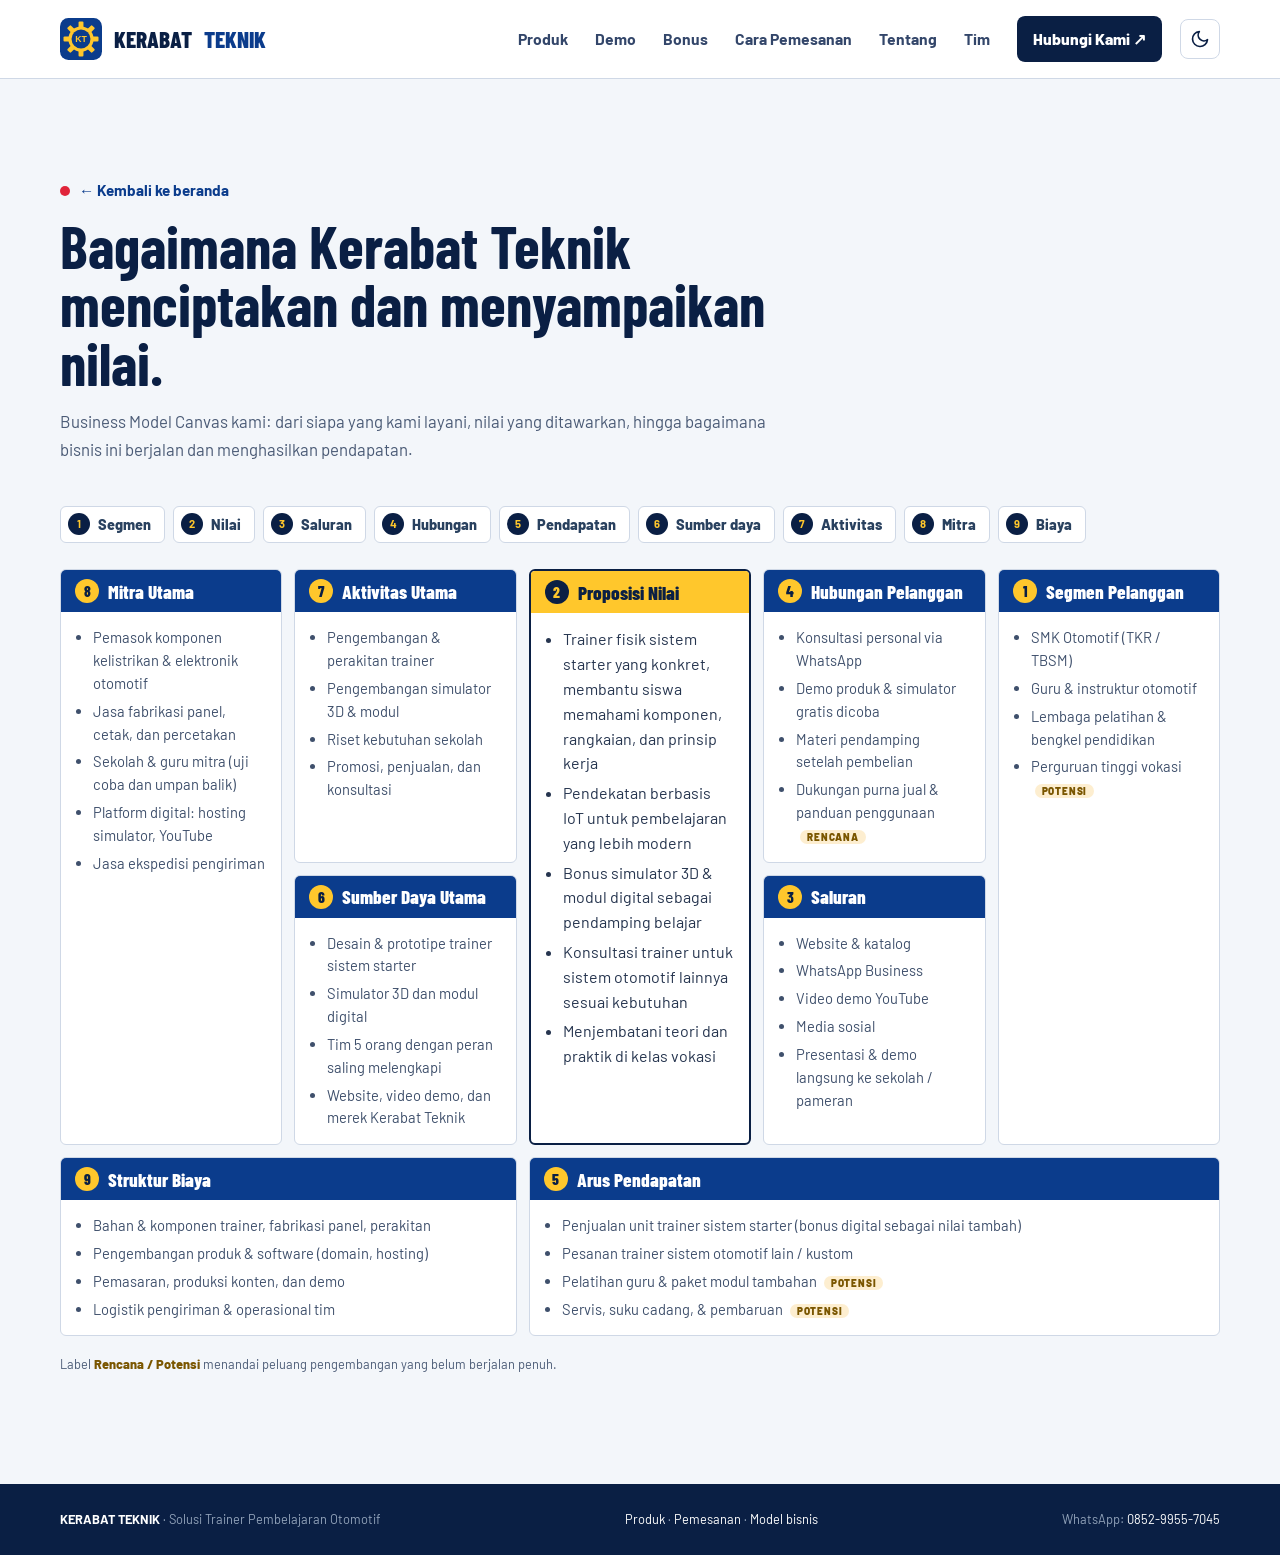
==== bmc.html @ 4dd4ae59 "Add files via upload" ====
<!doctype html>
<html lang="id">
<head>
<meta charset="utf-8"><meta name="viewport" content="width=device-width, initial-scale=1"><script>(function(){try{var t=localStorage.getItem('kt-theme')}catch(e){}if(!t)t=matchMedia('(prefers-color-scheme:dark)').matches?'dark':'light';document.documentElement.dataset.theme=t}())</script>
<title>Model Bisnis — Kerabat Teknik</title>
<meta name="description" content="Kerabat Teknik adalah bisnis penyedia dan pengembang trainer pembelajaran otomotif untuk sekolah, lembaga pendidikan, guru, dan instruktur. Kenali Trainer Sistem Starter berbasis IoT dan solusi trainer lainnya.">
<meta name="theme-color" content="#0b3c8c">
<meta property="og:type" content="website"><meta property="og:locale" content="id_ID"><meta property="og:title" content="Kerabat Teknik — Trainer Pembelajaran Otomotif"><meta property="og:description" content="Trainer Sistem Starter berbasis IoT untuk SMK, guru, dan lembaga pelatihan. Lengkap dengan aplikasi tablet dan simulator 3D."><meta property="og:image" content="images/og-image.jpg"><meta name="twitter:card" content="summary_large_image">
<link rel="apple-touch-icon" href="images/apple-touch-icon.png">
<link rel="icon" href="images/logo-kerabat-teknik.svg" type="image/svg+xml">
<link rel="preconnect" href="https://fonts.googleapis.com"><link rel="preconnect" href="https://fonts.gstatic.com" crossorigin>
<link href="https://fonts.googleapis.com/css2?family=Barlow:wght@400;500;600;700&family=Barlow+Condensed:wght@600;700;800&display=swap" rel="stylesheet">
<style>
:root{--ink:#091426;--ink2:#10233e;--blue:#2563eb;--cyan:#38bdf8;--gold:#f7bd45;--paper:#f5f8fc;--white:#fff;--muted:#a8b5c8;--line:rgba(255,255,255,.12);--shadow:0 24px 70px rgba(4,16,35,.18)}
*{box-sizing:border-box}
html{scroll-behavior:smooth;scroll-padding-top:88px}
body{margin:0;font-family:'Barlow',sans-serif;color:#17243a;background:var(--paper);line-height:1.65}
a{text-decoration:none;color:inherit}
img{display:block;max-width:100%}
.container{width:min(1160px,calc(100% - 44px));margin:auto}
.eyebrow{display:inline-flex;align-items:center;gap:9px;font-size:.76rem;font-weight:800;letter-spacing:.14em;text-transform:uppercase;color:#2563eb}
.eyebrow:before{content:'';width:25px;height:2px;background:var(--gold)}
.section{padding:100px 0}
.section-head{max-width:680px;margin-bottom:42px}
.section-head h2{font:800 clamp(2rem,4vw,3.25rem)/1.12 'Barlow Condensed',sans-serif;letter-spacing:-.045em;margin:13px 0 15px;color:var(--ink)}
.section-head p{color:#65748a;font-size:1.05rem;margin:0}
.btn{display:inline-flex;align-items:center;justify-content:center;gap:10px;padding:14px 21px;border-radius:12px;font-weight:800;font-size:.93rem;transition:.25s;border:1px solid transparent}
.btn:hover{transform:translateY(-3px)}
.btn-primary{background:var(--gold);color:#17243a;box-shadow:0 12px 28px rgba(247,189,69,.24)}
.btn-dark{background:var(--ink);color:#fff}
.btn-outline{border-color:rgba(255,255,255,.25);color:#fff}
.btn-light{background:#fff;color:var(--ink)}
.nav{position:sticky;top:0;z-index:20;background:rgba(8,20,38,.92);backdrop-filter:blur(16px);border-bottom:1px solid rgba(255,255,255,.08)}
.nav-in{height:78px;display:flex;align-items:center;justify-content:space-between}
.brand{display:flex;align-items:center;gap:12px;color:#fff;font:800 1.12rem 'Barlow Condensed'}
.brand img{width:42px;height:42px;object-fit:contain}
.brand span{color:var(--gold)}
.navlinks{display:flex;align-items:center;gap:27px;color:#d8e2f0;font-size:.88rem;font-weight:700}
.navlinks a:hover{color:var(--gold)}
.nav-cta{padding:10px 16px;border-radius:9px;background:var(--gold);color:var(--ink);font-weight:800}
.menu{display:none;background:none;border:0;color:#fff;font-size:27px}
.hero{position:relative;overflow:hidden;background:radial-gradient(circle at 75% 40%,rgba(37,99,235,.27),transparent 34%),linear-gradient(130deg,#071326 0%,#0b1c34 60%,#102c50 100%);color:#fff;padding:86px 0 94px}
.hero:after{content:'';position:absolute;inset:0;opacity:.13;background-image:linear-gradient(rgba(255,255,255,.14) 1px,transparent 1px),linear-gradient(90deg,rgba(255,255,255,.14) 1px,transparent 1px);background-size:48px 48px;mask-image:linear-gradient(90deg,black,transparent)}
.hero-grid{position:relative;z-index:1;display:grid;grid-template-columns:1.04fr .96fr;align-items:center;gap:55px}
.hero .eyebrow{color:#7dd3fc}
.hero h1{font:800 clamp(2.65rem,5.6vw,5rem)/1.04 'Barlow Condensed',sans-serif;letter-spacing:-.06em;margin:22px 0}
.hero h1 span{color:var(--gold)}
.hero-copy>p{color:#b8c6d9;font-size:1.1rem;max-width:560px;margin:0 0 30px}
.hero-actions{display:flex;gap:12px;flex-wrap:wrap}
.hero-note{display:flex;align-items:center;gap:12px;color:#a9bad0;font-size:.83rem;margin-top:27px}
.hero-note b{color:#fff}
.hero-visual{position:relative}
.proof{background:#fff;border-bottom:1px solid #e6ebf2}
.proof-grid{display:grid;grid-template-columns:repeat(3,1fr);padding:24px 0}
.proof-item{display:flex;align-items:center;justify-content:center;gap:13px;padding:6px 18px;border-right:1px solid #e6ebf2}
.proof-item:last-child{border:0}
.proof-icon{width:42px;height:42px;border-radius:12px;background:#edf4ff;color:#2563eb;display:grid;place-items:center;font-size:1.2rem}
.proof-item b{display:block;color:var(--ink);font-size:.9rem}
.proof-item small{color:#77859a;font-size:.75rem}
.product-grid{display:grid;grid-template-columns:.95fr 1.05fr;gap:60px;align-items:center}
.product-image{border-radius:24px;overflow:hidden;box-shadow:var(--shadow);background:#dce5ef}
.product-image img{width:100%;height:510px;object-fit:cover;object-position:center}
.product-copy h2{font:800 clamp(2rem,4vw,3.1rem)/1.12 'Barlow Condensed';color:var(--ink);letter-spacing:-.045em;margin:14px 0}
.product-copy>p{color:#66758b;font-size:1.02rem}
.features{display:grid;grid-template-columns:1fr 1fr;gap:15px;margin:28px 0}
.feature{padding:17px;border:1px solid #e3eaf3;background:#fff;border-radius:15px}
.feature b{display:block;color:var(--ink);font-size:.9rem;margin:7px 0 3px}
.feature small{color:#748298;font-size:.78rem;line-height:1.5;display:block}
.benefits{background:#eaf0f8}
.benefit-grid{display:grid;grid-template-columns:repeat(3,1fr);gap:19px}
.benefit{background:#fff;border:1px solid #e0e8f2;border-radius:18px;padding:26px;box-shadow:0 12px 30px rgba(15,35,65,.04)}
.benefit h3{font:800 1.12rem 'Barlow Condensed';color:var(--ink);margin:17px 0 8px}
.benefit p{font-size:.9rem;color:#6c7a90;margin:0}
.business-catalog{background:#fff}
.catalog-grid{display:grid;grid-template-columns:repeat(3,1fr);gap:18px}
.catalog-card{border:1px solid #e2eaf4;border-radius:20px;padding:28px;background:#f9fbfe;min-height:290px;transition:.25s}
.catalog-card:hover{transform:translateY(-5px);box-shadow:0 18px 42px rgba(16,36,67,.09)}
.catalog-card.featured{background:linear-gradient(145deg,#0d2340,#174778);color:#fff;border-color:#174778}
.catalog-tag{font-size:.7rem;text-transform:uppercase;letter-spacing:.12em;font-weight:900;color:#2563eb}
.featured .catalog-tag{color:#ffd77e}
.catalog-card h3{font:800 1.25rem 'Barlow Condensed';margin:10px 0;color:var(--ink)}
.catalog-card.featured h3{color:#fff}
.catalog-card p{font-size:.9rem;color:#6c7a90;margin:0 0 22px}
.catalog-card.featured p{color:#c2d2e5}
.catalog-link{display:inline-flex;gap:9px;align-items:center;font-weight:800;font-size:.86rem;color:#2563eb}
.featured .catalog-link{color:#ffd77e}
.about-business{background:#edf3fa}
.about-grid{display:grid;grid-template-columns:.9fr 1.1fr;gap:70px;align-items:start}
.about-grid h2{font:800 clamp(2rem,4vw,3.1rem)/1.12 'Barlow Condensed';color:var(--ink);letter-spacing:-.045em;margin:14px 0}
.about-copy p{color:#64748b;margin:0 0 16px;font-size:1rem}
.about-pills{display:flex;gap:9px;flex-wrap:wrap;margin-top:24px}
.about-pills span{background:#fff;border:1px solid #dce6f1;border-radius:30px;padding:8px 13px;font-size:.78rem;font-weight:800;color:#29415f}
.demo{background:var(--ink);color:#fff;position:relative;overflow:hidden}
.demo .section-head h2{color:#fff}
.demo .section-head p{color:#a9bad0}
.demo .eyebrow{color:#7dd3fc}
.demo-grid{display:grid;grid-template-columns:1.2fr .8fr;gap:30px;align-items:center}
.youtube{position:relative;aspect-ratio:16/9;background:#020812;border-radius:20px;overflow:hidden;border:1px solid rgba(255,255,255,.16);box-shadow:0 25px 65px rgba(0,0,0,.25)}
.youtube img{width:100%;height:100%;object-fit:cover;opacity:.86}
.youtube:after{content:'';position:absolute;inset:0;background:linear-gradient(0deg,rgba(3,10,20,.55),transparent 55%);pointer-events:none}
.play{position:absolute;z-index:2;left:50%;top:50%;transform:translate(-50%,-50%);width:76px;height:76px;border:0;border-radius:50%;background:#ff0033;color:#fff;font-size:28px;cursor:pointer;box-shadow:0 10px 30px rgba(0,0,0,.3);transition:.2s}
.play:hover{transform:translate(-50%,-50%) scale(1.1)}
.youtube iframe{position:absolute;inset:0;width:100%;height:100%;border:0}
.demo-copy h3{font:800 1.45rem 'Barlow Condensed';margin:0 0 12px}
.demo-copy p{color:#a9bad0;font-size:.94rem}
.demo-copy .btn{margin-top:12px}
.demo-points{display:grid;gap:12px;margin-top:22px}
.demo-point{display:flex;gap:11px;align-items:center;color:#dce7f5;font-size:.88rem}
.check{width:24px;height:24px;border-radius:50%;display:grid;place-items:center;background:rgba(56,189,248,.16);color:#7dd3fc;flex:none}
.bonus-grid{display:grid;grid-template-columns:1fr 1fr;gap:20px}
.bonus-card{border-radius:20px;padding:30px;position:relative;overflow:hidden;background:linear-gradient(140deg,#102747,#0b1a30);color:#fff;min-height:260px}
.bonus-card.alt{background:linear-gradient(140deg,#1c3d70,#14284a)}
.bonus-label{display:inline-block;background:rgba(247,189,69,.16);color:#ffd77e;border:1px solid rgba(247,189,69,.28);padding:6px 11px;border-radius:30px;font-size:.7rem;font-weight:900;letter-spacing:.12em;text-transform:uppercase}
.bonus-card h3{font:800 1.55rem 'Barlow Condensed';margin:17px 0 8px}
.bonus-card p{color:#b7c6d9;font-size:.9rem;max-width:430px}
.bonus-card .btn{margin-top:13px}
.bonus-symbol{position:absolute;right:25px;top:22px;font-size:4rem;opacity:.14}
.team{background:#fff}
.team-grid{display:grid;grid-template-columns:repeat(5,1fr);gap:15px}
.person{border:1px solid #e5ebf3;border-radius:17px;overflow:hidden;background:#fff;transition:.25s}
.person:hover{transform:translateY(-6px);box-shadow:0 20px 42px rgba(16,36,67,.1)}
.person img{width:100%;height:220px;object-fit:cover;object-position:center top;background:#e9eff6}
.person-info{padding:17px}
.person h3{font:800 .98rem 'Barlow Condensed';color:var(--ink);margin:0 0 6px}
.person p{font-size:.76rem;color:#6f7d91;margin:0;line-height:1.5}
.contact{background:linear-gradient(120deg,#0a1a31,#12345b);color:#fff}
.contact-box{display:flex;align-items:center;justify-content:space-between;gap:30px}
.contact h2{font:800 clamp(2rem,4vw,3.1rem)/1.12 'Barlow Condensed';letter-spacing:-.04em;margin:12px 0}
.contact p{color:#b6c6da;max-width:600px;margin:0}
.contact .eyebrow{color:#7dd3fc}
.contact-actions{display:flex;gap:12px;flex-wrap:wrap;flex:none}
.footer{background:#06101f;color:#91a2b9;padding:25px 0;font-size:.8rem}
.footer-in{display:flex;justify-content:space-between;gap:20px;align-items:center}
.footer b{color:#fff}
.bmc{background:#fff}
.bmc-flow{display:flex;flex-wrap:wrap;gap:8px;margin:0 0 26px;padding:0;list-style:none}
.bmc-flow li{display:flex;align-items:center;gap:8px;background:#edf3fa;border-radius:30px;padding:6px 13px 6px 7px;font-size:.76rem;font-weight:800;color:#29415f}
.bmc-flow li b{width:22px;height:22px;border-radius:50%;background:var(--ink);color:var(--gold);display:grid;place-items:center;font-size:.7rem}
.bmc-grid{display:grid;grid-template-columns:repeat(5,1fr);grid-template-rows:auto auto auto;gap:12px}
.bmc-box{border:1px solid #e0e8f2;border-radius:16px;padding:18px;background:#f9fbfe}
.bmc-box h3{display:flex;align-items:center;gap:9px;font:800 .92rem 'Barlow Condensed';color:var(--ink);margin:0 0 11px}
.bmc-box h3 i{font-style:normal;width:24px;height:24px;flex:none;border-radius:50%;background:var(--ink);color:var(--gold);display:grid;place-items:center;font-size:.72rem}
.bmc-box ul{margin:0;padding-left:17px;font-size:.82rem;color:#5d6c82;line-height:1.55}
.bmc-box li{margin-bottom:5px}
.bmc-box em{font-style:normal;font-size:.62rem;font-weight:900;letter-spacing:.08em;text-transform:uppercase;background:rgba(247,189,69,.25);color:#7a5600;border-radius:20px;padding:1px 7px;margin-left:4px;white-space:nowrap}
.bmc-value{background:linear-gradient(145deg,#0d2340,#174778);border-color:#174778}
.bmc-value h3{color:#fff}
.bmc-value ul{color:#c9d8ea}
.bmc-value em{background:rgba(247,189,69,.2);color:#ffd77e}
.b-partners{grid-column:1;grid-row:1/3}
.b-activities{grid-column:2;grid-row:1}
.b-resources{grid-column:2;grid-row:2}
.bmc-value{grid-column:3;grid-row:1/3}
.b-relations{grid-column:4;grid-row:1}
.b-channels{grid-column:4;grid-row:2}
.b-segments{grid-column:5;grid-row:1/3}
.b-cost{grid-column:1/3;grid-row:3}
.b-revenue{grid-column:3/6;grid-row:3}
.bmc-note{margin-top:18px;font-size:.8rem;color:#77859a}
@media(max-width:1000px){.bmc-grid{grid-template-columns:1fr 1fr}
.bmc-box{grid-column:auto!important;grid-row:auto!important}
.bmc-value{grid-column:1/-1!important;order:-1}}
@media(max-width:620px){.bmc-grid{grid-template-columns:1fr}}
@media(max-width:900px){.catalog-grid{grid-template-columns:1fr 1fr}
.about-grid{grid-template-columns:1fr;gap:20px}
.hero-grid,.product-grid,.demo-grid{grid-template-columns:1fr}
.hero-grid{gap:45px}
.hero-copy{max-width:680px}
.hero-visual{max-width:650px;margin:auto;width:100%}
.product-grid{gap:35px}
.product-image img{height:420px}
.team-grid{grid-template-columns:repeat(3,1fr)}
.contact-box{align-items:flex-start;flex-direction:column}
.demo-grid{gap:26px}}
@media(max-width:620px){.catalog-grid{grid-template-columns:1fr}
.about-grid{gap:12px}
.container{width:min(100% - 32px,1160px)}
.nav-in{height:68px}
.navlinks{display:none;position:absolute;top:68px;left:0;right:0;background:#081426;padding:20px 24px 25px;flex-direction:column;align-items:flex-start;gap:18px;border-top:1px solid var(--line)}
.navlinks.open{display:flex}
.menu{display:block}
.nav-cta{display:none}
.hero{padding:65px 0 65px}
.hero h1{font-size:2.65rem}
.hero-copy>p{font-size:1rem}
.section{padding:70px 0}
.proof-grid{grid-template-columns:1fr;padding:10px 0}
.proof-item{justify-content:flex-start;border-right:0;border-bottom:1px solid #e6ebf2;padding:13px 4px}
.proof-item:last-child{border:0}
.features{grid-template-columns:1fr 1fr;gap:10px}
.feature{padding:13px}
.benefit-grid,.bonus-grid{grid-template-columns:1fr}
.team-grid{grid-template-columns:repeat(2,1fr)}
.person img{height:190px}
.person-info{padding:13px}
.person h3{font-size:.88rem}
.person p{font-size:.72rem}
.contact-actions{width:100%}
.contact-actions .btn{flex:1}
.footer-in{flex-direction:column;align-items:flex-start}
.section-head{margin-bottom:30px}}
@media(prefers-reduced-motion:reduce){html{scroll-behavior:auto}
*,*:before,*:after{transition:none!important}}
:root{--ink:#0a1f44;--blue:#0b3c8c;--gold:#ffc72c;--paper:#f3f6fa;--rule:#cfd8e6;--red:#e0243a;--green:#22a559;--yel:#f2b705;--tb:#2b59c3}
body{font-family:'Barlow',sans-serif;font-size:17px;color:#26354f}
button{font-family:inherit}
h1,h2,h3,.brand{font-family:'Barlow Condensed',sans-serif!important;letter-spacing:0!important}
:focus-visible{outline:3px solid var(--tb);outline-offset:3px}
.section{padding:96px 0}
.section-head{max-width:720px}

.section-head h2,.product-copy h2,.about-grid h2,.contact h2{font-size:clamp(2.4rem,4.6vw,3.8rem);line-height:1;font-weight:700;color:var(--ink)}
.section-head p,.product-copy>p{color:#4b5b76}
.eyebrow{text-transform:none;letter-spacing:0;font-size:.95rem;font-weight:700;color:var(--blue)}
.eyebrow:before{width:10px;height:10px;border-radius:50%;background:var(--red)}
.btn{border-radius:8px;font-size:1rem}
.btn:hover{transform:none;filter:brightness(1.08)}
.btn-primary{box-shadow:none}
.btn-dark{background:var(--ink)}
.nav{background:rgba(255,255,255,.94);border-bottom:1px solid var(--rule)}
.brand{color:var(--ink);font-size:1.45rem;font-weight:800}
.brand span{color:var(--blue)}
.navlinks{color:#33466a;font-size:.98rem}
.navlinks a:hover{color:var(--blue)}
.nav-cta{background:var(--ink);color:#fff!important;border-radius:8px}
.menu{color:var(--ink)}
@media(max-width:620px){.navlinks{background:#fff;border-top:1px solid var(--rule)}}
.hero{background:var(--paper);color:var(--ink);padding:72px 0 96px}
.hero:after{opacity:1;background-image:linear-gradient(rgba(11,60,140,.07) 1px,transparent 1px),linear-gradient(90deg,rgba(11,60,140,.07) 1px,transparent 1px);background-size:32px 32px;mask-image:none}
.hero .eyebrow{color:var(--blue)}
.hero h1{font-size:clamp(3.4rem,7vw,6.3rem);line-height:.92;font-weight:800;color:var(--ink);margin:18px 0 22px;max-width:9.5em}
.hero h1 span{color:inherit}
.hero-copy>p{color:#41536f;font-size:1.15rem}
.hero .btn-outline{border:2px solid var(--ink);color:var(--ink)}
.hero-note{color:#51627f;font-size:.92rem}
.hero-note b{color:var(--ink)}
.ckt-card{background:#fff;border:2px solid var(--ink);border-radius:10px;overflow:hidden;box-shadow:10px 10px 0 var(--gold)}
.ckt-head{background:var(--blue);color:#fff;padding:9px 18px;font:700 1.15rem 'Barlow Condensed',sans-serif}
.ckt{display:block;width:100%;height:auto;padding:10px 14px 0}
.ckt text{font-family:'Barlow Condensed',sans-serif;font-weight:700}
.wire{fill:none;stroke:#cdd6e4;stroke-width:7;stroke-linecap:round;stroke-linejoin:round;transition:stroke .3s}
.wire.on{stroke:var(--red);stroke-dasharray:18 10;animation:flow .5s linear infinite}
@keyframes flow{to{stroke-dashoffset:-28}}
#rot.spin{animation:spin .45s linear infinite}
@keyframes spin{to{transform:rotate(360deg)}}
.ckt-ctl{display:flex;align-items:center;justify-content:space-between;gap:16px;padding:14px 18px 18px;border-top:1px solid var(--rule)}
.ckt-ctl p{margin:0;font-size:.95rem;color:#33466a;line-height:1.4;min-height:2.8em}
.ckt-ctl .btn{flex:none;padding:12px 16px}
.inset{position:absolute;left:-30px;bottom:-34px;margin:0;width:126px;border:4px solid #fff;border-radius:8px;overflow:hidden;background:#fff;box-shadow:0 0 0 2px var(--ink)}
.inset img{width:100%;height:150px;object-fit:cover;object-position:center 60%}
.inset figcaption{background:var(--ink);color:#fff;font:700 .9rem 'Barlow Condensed';text-align:center;padding:3px}
@media(max-width:900px){.inset{left:10px;bottom:-26px}
.ckt-ctl{flex-direction:column;align-items:stretch}}
.proof{background:#fff;border-bottom:1px solid var(--rule)}
.proof-icon{font-size:0;width:22px;height:22px;border-radius:50%;background:var(--red);box-shadow:inset 0 0 0 5px rgba(255,255,255,.55)}
.proof-item:nth-child(2) .proof-icon{background:var(--green)}
.proof-item:nth-child(3) .proof-icon{background:var(--yel)}
.proof-item b{font-size:1.05rem}
.proof-item small{font-size:.85rem}
.product-image{border-radius:10px;box-shadow:none;border:2px solid var(--ink)}
.feature{border-radius:6px;border:1px solid var(--rule);border-left:6px solid var(--red);padding:15px 17px}
.feature:nth-child(2){border-left-color:var(--green)}
.feature:nth-child(3){border-left-color:var(--yel)}
.feature:nth-child(4){border-left-color:var(--tb)}
.feature b{font-size:1rem;margin-top:0}
.feature small{font-size:.85rem}
.benefits{background:#e8eef7}
.benefit{border-radius:6px;box-shadow:none;border:1px solid var(--rule);border-top:6px solid var(--red)}
.benefit:nth-child(2){border-top-color:var(--green)}
.benefit:nth-child(3){border-top-color:var(--yel)}
.benefit h3{font-size:1.6rem;margin-top:4px;color:var(--ink)}
.benefit p{font-size:1rem;color:#4b5b76}
.catalog-card{border-radius:6px;background:#fff;border:1px solid var(--rule);min-height:0;padding:0;overflow:hidden;display:flex;flex-direction:column}
.catalog-card:hover{transform:none;box-shadow:none;border-color:var(--ink)}
.catalog-tag{display:block;background:var(--blue);color:#fff;padding:8px 22px;text-transform:none;letter-spacing:0;font:700 1.05rem 'Barlow Condensed'}
.catalog-card h3{font-size:1.7rem;margin:18px 22px 8px}
.catalog-card p{margin:0 22px 18px;font-size:1rem;flex:1}
.catalog-link{margin:0 22px 22px;font-size:.98rem}
.catalog-card.featured{background:var(--ink);border-color:var(--ink)}
.catalog-card.featured .catalog-tag{background:var(--gold);color:var(--ink)}
.catalog-card.featured p{color:#c9d6ea}
.about-business{background:#fff}
.about-copy p{font-size:1.05rem;color:#4b5b76}
.about-pills span{border-radius:6px;background:var(--paper);border-color:var(--rule);font-size:.9rem}
.bmc{background:var(--paper)}
.bmc-flow li{border:1px solid var(--rule);background:#fff;border-radius:6px;font-size:.9rem}
.bmc-box{padding:0;overflow:hidden;border-radius:6px;background:#fff;border:1px solid var(--rule)}
.bmc-box h3{margin:0;padding:9px 14px;background:var(--blue);color:#fff;font-size:1.2rem}
.bmc-box h3 i{background:var(--gold);color:var(--ink);font-family:'Barlow Condensed';font-size:.95rem}
.bmc-box ul{padding:14px 16px 10px 32px;font-size:.92rem;color:#3f506c}
.bmc-value{background:#fff;border:2px solid var(--ink)}
.bmc-value h3{background:var(--gold);color:var(--ink)}
.bmc-value h3 i{background:var(--ink);color:var(--gold)}
.bmc-value ul{color:#26354f;font-size:1rem}
.bmc-value em{background:rgba(247,189,69,.3);color:#7a5600}
.demo{background:var(--ink)}
.demo .section-head h2{color:#fff}
.youtube{border-radius:10px}
.demo-copy h3{font-size:1.9rem}
.demo-copy p,.demo-point{font-size:1rem}
.bonus-card{border-radius:8px;background:var(--ink);min-height:0}
.bonus-card.alt{background:#fff;color:var(--ink);border:2px solid var(--ink)}
.bonus-card h3{font-size:2.1rem}
.bonus-card p{font-size:1rem}
.bonus-card.alt p{color:#4b5b76}
.bonus-card.alt .bonus-label{background:var(--paper);color:var(--blue);border-color:var(--rule)}
.bonus-card.alt .btn-light{background:var(--ink);color:#fff}
.bonus-label{text-transform:none;letter-spacing:0;font-size:.9rem}
.bonus-symbol{opacity:.1}
.bonus-card.alt .bonus-symbol{color:var(--ink);opacity:.08}
.person{border-radius:6px;border:1px solid var(--rule)}
.person:hover{transform:none;box-shadow:none;border-color:var(--ink)}
.person img{height:250px;filter:saturate(.95)}
.person h3{font-size:1.25rem}
.person p{font-size:.86rem}
.person-info{border-top:4px solid var(--gold)}
.contact{background:var(--blue)}
.contact p{color:#d6e2f5;font-size:1.05rem}
.contact .eyebrow{color:#fff}
.contact .btn-outline{border-color:#fff}
.footer{background:var(--ink)}
@media(prefers-reduced-motion:reduce){.wire.on,#rot.spin{animation:none}}
.wire.live{stroke:#f0a3ac}
.feature small,.proof-item small,.person p{color:#4b5b76}
.order{background:#fff}
.steps{display:grid;grid-template-columns:repeat(4,1fr);gap:16px;list-style:none;padding:0;margin:0 0 36px;counter-reset:s}
.steps li{background:var(--paper);border:1px solid var(--rule);border-top:6px solid var(--blue);border-radius:6px;padding:18px 20px;counter-increment:s}
.steps li:before{content:counter(s);display:grid;place-items:center;width:32px;height:32px;border-radius:50%;background:var(--ink);color:var(--gold);font:700 1.1rem 'Barlow Condensed';margin-bottom:10px}
.steps b{display:block;font:700 1.5rem 'Barlow Condensed';color:var(--ink)}
.steps span{font-size:.98rem;color:#4b5b76}
.order-grid{display:grid;grid-template-columns:1fr 1fr;gap:20px}
.pack,.ask{border:2px solid var(--ink);border-radius:8px;padding:26px}
.pack{background:var(--ink);color:#fff}
.pack h3,.ask h3{font:700 1.8rem 'Barlow Condensed';margin:0 0 12px}
.pack ul{margin:0 0 14px;padding-left:20px}
.pack li{margin-bottom:6px}
.pack p{color:#c9d6ea;margin:0;font-size:.95rem}
.ask label{display:block;font-weight:600;font-size:.95rem;margin-bottom:12px;color:var(--ink)}
.ask input,.ask textarea{display:block;width:100%;margin-top:5px;padding:11px 12px;border:1px solid #9aa9c2;border-radius:6px;font:inherit;background:#fff}
.ask small{display:block;margin-top:10px;color:#4b5b76}
.wa-float{position:fixed;right:16px;bottom:calc(16px + env(safe-area-inset-bottom,0px));z-index:30;background:var(--green);color:#fff;font-weight:700;padding:13px 18px;border-radius:30px;box-shadow:0 8px 24px rgba(0,0,0,.25)}
.wa-float:hover{filter:brightness(1.08)}
.navlinks a.act:not(.nav-cta){color:var(--blue);box-shadow:0 2px 0 var(--gold)}
.footer a{color:#fff}
@media(max-width:900px){.steps{grid-template-columns:1fr 1fr}
.order-grid{grid-template-columns:1fr}}
@media(max-width:620px){.section{padding:70px 0}
.hero{padding:56px 0 70px}
.hero h1{font-size:3rem}
.person img{height:190px}
.steps{grid-template-columns:1fr}
.pack,.ask{padding:20px}
.wa-float{padding:12px 16px}}
.hero-visual{padding-bottom:128px}
.inset{left:0!important;bottom:0!important;width:min(250px,70%)}
.inset img{height:92px;object-position:center 80%}
@media(max-width:900px){.hero-visual{padding-bottom:124px}}
.section-head .eyebrow{display:inline-flex}
/* ===== v7.1: perbaikan tombol + tema gelap ===== */
button.btn{background:transparent;cursor:pointer;font-family:inherit}
button.btn.btn-dark{background:var(--ink)}button.btn.btn-primary{background:var(--gold)}button.btn.btn-light{background:#fff}
.contact h2{color:#fff}.catalog-card p{color:#4b5b76}.ask h3{color:var(--ink)}
.wa-float{background:#11763b}.bmc-note{color:#4b5b76}.play{background:#d9002b}
.theme-toggle{display:grid;place-items:center;width:40px;height:40px;margin-left:18px;border:1px solid var(--rule);border-radius:8px;background:transparent;color:var(--ink);cursor:pointer;flex:none}.theme-toggle:hover{border-color:var(--blue)}.theme-toggle svg{width:20px;height:20px;fill:none;stroke:currentColor;stroke-width:2;stroke-linecap:round;stroke-linejoin:round}.theme-toggle .i-sun{display:none}
.navlinks{margin-left:auto}
@media(max-width:620px){.theme-toggle{order:1;margin-left:auto;margin-right:10px}.menu{order:2}}
:root[data-theme=dark]{color-scheme:dark;--rule:#2a3b57;--s1:#121c2e;--s2:#18263d;--mut:#a9b8cf;--acc:#8db4ff}
:root[data-theme=dark] .theme-toggle{color:#fff}:root[data-theme=dark] .theme-toggle .i-moon{display:none}:root[data-theme=dark] .theme-toggle .i-sun{display:block}
:root[data-theme=dark] :focus-visible{outline-color:var(--acc)}
:root[data-theme=dark] body{background:#0b1220;color:#d5dfee}
:root[data-theme=dark] .nav{background:rgba(11,18,32,.93)}
:root[data-theme=dark] .brand,:root[data-theme=dark] .menu{color:#fff}:root[data-theme=dark] .brand span{color:var(--acc)}
:root[data-theme=dark] .navlinks{color:#c9d6ea}:root[data-theme=dark] .navlinks a:hover,:root[data-theme=dark] .navlinks a.act:not(.nav-cta){color:#ffd77e}
:root[data-theme=dark] .nav-cta{background:var(--gold)!important;color:#0a1f44!important}
:root[data-theme=dark] .hero{background:#0b1220}:root[data-theme=dark] .hero:after{background-image:linear-gradient(rgba(141,180,255,.07) 1px,transparent 1px),linear-gradient(90deg,rgba(141,180,255,.07) 1px,transparent 1px)}
:root[data-theme=dark] .hero .eyebrow,:root[data-theme=dark] .eyebrow{color:var(--acc)}:root[data-theme=dark] .contact .eyebrow{color:#fff}
:root[data-theme=dark] .hero h1,:root[data-theme=dark] .hero-note b{color:#fff}:root[data-theme=dark] .hero-copy>p,:root[data-theme=dark] .hero-note{color:#b8c6d9}
:root[data-theme=dark] .hero .btn-outline{border-color:#e6edf7;color:#e6edf7}
:root[data-theme=dark] .ckt-card{border-color:#2b59c3}:root[data-theme=dark] .inset{border-color:#0b1220;box-shadow:0 0 0 2px var(--acc)}
:root[data-theme=dark] .proof{background:#0f1829}:root[data-theme=dark] .proof-item{border-color:var(--rule)}:root[data-theme=dark] .proof-item b{color:#fff}:root[data-theme=dark] .proof-item small{color:var(--mut)}
:root[data-theme=dark] .section-head h2,:root[data-theme=dark] .product-copy h2,:root[data-theme=dark] .about-grid h2{color:#fff}
:root[data-theme=dark] .section-head p,:root[data-theme=dark] .product-copy>p,:root[data-theme=dark] .about-copy p,:root[data-theme=dark] .bmc-note{color:var(--mut)}
:root[data-theme=dark] .product-image{border-color:#2b59c3}
:root[data-theme=dark] .benefits,:root[data-theme=dark] .about-business,:root[data-theme=dark] .bmc{background:#0f1829}:root[data-theme=dark] .business-catalog,:root[data-theme=dark] .team,:root[data-theme=dark] .order{background:#0b1220}
:root[data-theme=dark] .feature{background:var(--s1);border-top-color:var(--rule);border-right-color:var(--rule);border-bottom-color:var(--rule)}
:root[data-theme=dark] .benefit{background:var(--s1);border-right-color:var(--rule);border-bottom-color:var(--rule);border-left-color:var(--rule)}
:root[data-theme=dark] .steps li{background:var(--s1);border-right-color:var(--rule);border-bottom-color:var(--rule);border-left-color:var(--rule);border-top-color:var(--acc)}
:root[data-theme=dark] .person{background:var(--s1);border-color:var(--rule)}:root[data-theme=dark] .person img{background:var(--s2)}
:root[data-theme=dark] .feature b,:root[data-theme=dark] .benefit h3,:root[data-theme=dark] .person h3,:root[data-theme=dark] .steps b,:root[data-theme=dark] .catalog-card h3,:root[data-theme=dark] .ask h3{color:#fff}
:root[data-theme=dark] .feature small,:root[data-theme=dark] .benefit p,:root[data-theme=dark] .person p,:root[data-theme=dark] .steps span,:root[data-theme=dark] .catalog-card p,:root[data-theme=dark] .ask small{color:var(--mut)}
:root[data-theme=dark] .steps li:before{background:var(--gold);color:#0a1f44}
:root[data-theme=dark] .catalog-card{background:var(--s1);border-color:var(--rule)}:root[data-theme=dark] .catalog-card:hover{border-color:var(--acc)}:root[data-theme=dark] .catalog-link{color:var(--acc)}
:root[data-theme=dark] .catalog-card.featured{background:var(--s2);border-color:#2b59c3}:root[data-theme=dark] .catalog-card.featured p{color:#c9d6ea}:root[data-theme=dark] .catalog-card.featured .catalog-link{color:#ffd77e}
:root[data-theme=dark] .about-pills span,:root[data-theme=dark] .bmc-flow li{background:var(--s1);border-color:var(--rule);color:#d5dfee}
:root[data-theme=dark] .bmc-box{background:var(--s1);border-color:var(--rule)}:root[data-theme=dark] .bmc-box ul{color:#b8c6d9}:root[data-theme=dark] .bmc-box em,:root[data-theme=dark] .bmc-note em{color:#ffd77e!important}
:root[data-theme=dark] .bmc-value{border-color:var(--gold)}:root[data-theme=dark] .bmc-value ul{color:#e6edf7}
:root[data-theme=dark] .bonus-card{border:1px solid #2b59c3}:root[data-theme=dark] .bonus-card.alt{background:var(--s1);color:#fff}:root[data-theme=dark] .bonus-card.alt p{color:var(--mut)}:root[data-theme=dark] .bonus-card.alt .bonus-label{background:#0b1220;color:var(--acc);border-color:var(--rule)}:root[data-theme=dark] .bonus-card.alt .btn-light{background:var(--gold);color:#0a1f44}:root[data-theme=dark] .bonus-card.alt .bonus-symbol{color:#fff}
:root[data-theme=dark] .pack{background:var(--s2);border-color:#2b59c3}:root[data-theme=dark] .ask{background:var(--s1);border-color:#2b59c3}:root[data-theme=dark] .ask label{color:#e6edf7}:root[data-theme=dark] .ask input,:root[data-theme=dark] .ask textarea{background:#0b1220;color:#fff;border-color:#4a5f82}
:root[data-theme=dark] .footer{background:#060d19}
@media(max-width:620px){:root[data-theme=dark] .navlinks{background:#0b1220;border-top-color:var(--rule)}}
</style>
</head>
<body><nav class="nav"><div class="container nav-in"><a class="brand" href="index.html#home"><img src="images/logo-kerabat-teknik.svg" alt="Logo Kerabat Teknik">KERABAT <span>TEKNIK</span></a><button class="menu" id="menu" aria-label="Buka navigasi" aria-expanded="false" aria-controls="navlinks">☰</button><div class="navlinks" id="navlinks"><a href="index.html#produk">Produk</a><a href="index.html#demo">Demo</a><a href="index.html#bonus">Bonus</a><a href="index.html#pemesanan">Cara Pemesanan</a><a href="index.html#tentang">Tentang</a><a href="index.html#tim">Tim</a><a class="nav-cta" href="https://wa.me/6285299557045" target="_blank" rel="noopener">Hubungi Kami ↗</a></div><button class="theme-toggle" id="themeBtn" type="button" aria-label="Ganti tema gelap atau terang" aria-pressed="false"><svg class="i-moon" viewBox="0 0 24 24" aria-hidden="true"><path d="M21 12.8A9 9 0 1 1 11.2 3a7 7 0 0 0 9.8 9.8z"/></svg><svg class="i-sun" viewBox="0 0 24 24" aria-hidden="true"><circle cx="12" cy="12" r="4"/><path d="M12 2v2M12 20v2M4.9 4.9l1.4 1.4M17.7 17.7l1.4 1.4M2 12h2M20 12h2M4.9 19.1l1.4-1.4M17.7 6.3l1.4-1.4"/></svg></button></div></nav><main><section class="section bmc" id="model-bisnis"><div class="container"><div class="section-head"><a class="eyebrow" href="index.html">← Kembali ke beranda</a><h2>Bagaimana Kerabat Teknik menciptakan dan menyampaikan nilai.</h2><p>Business Model Canvas kami: dari siapa yang kami layani, nilai yang ditawarkan, hingga bagaimana bisnis ini berjalan dan menghasilkan pendapatan.</p></div>
<ol class="bmc-flow"><li><b>1</b>Segmen</li><li><b>2</b>Nilai</li><li><b>3</b>Saluran</li><li><b>4</b>Hubungan</li><li><b>5</b>Pendapatan</li><li><b>6</b>Sumber daya</li><li><b>7</b>Aktivitas</li><li><b>8</b>Mitra</li><li><b>9</b>Biaya</li></ol>
<div class="bmc-grid">
<article class="bmc-box b-partners"><h3><i>8</i>Mitra Utama</h3><ul><li>Pemasok komponen kelistrikan &amp; elektronik otomotif</li><li>Jasa fabrikasi panel, cetak, dan percetakan</li><li>Sekolah &amp; guru mitra (uji coba dan umpan balik)</li><li>Platform digital: hosting simulator, YouTube</li><li>Jasa ekspedisi pengiriman</li></ul></article>
<article class="bmc-box b-activities"><h3><i>7</i>Aktivitas Utama</h3><ul><li>Pengembangan &amp; perakitan trainer</li><li>Pengembangan simulator 3D &amp; modul</li><li>Riset kebutuhan sekolah</li><li>Promosi, penjualan, dan konsultasi</li></ul></article>
<article class="bmc-box b-resources"><h3><i>6</i>Sumber Daya Utama</h3><ul><li>Desain &amp; prototipe trainer sistem starter</li><li>Simulator 3D dan modul digital</li><li>Tim 5 orang dengan peran saling melengkapi</li><li>Website, video demo, dan merek Kerabat Teknik</li></ul></article>
<article class="bmc-box bmc-value"><h3><i>2</i>Proposisi Nilai</h3><ul><li>Trainer fisik sistem starter yang konkret, membantu siswa memahami komponen, rangkaian, dan prinsip kerja</li><li>Pendekatan berbasis IoT untuk pembelajaran yang lebih modern</li><li>Bonus simulator 3D &amp; modul digital sebagai pendamping belajar</li><li>Konsultasi trainer untuk sistem otomotif lainnya sesuai kebutuhan</li><li>Menjembatani teori dan praktik di kelas vokasi</li></ul></article>
<article class="bmc-box b-relations"><h3><i>4</i>Hubungan Pelanggan</h3><ul><li>Konsultasi personal via WhatsApp</li><li>Demo produk &amp; simulator gratis dicoba</li><li>Materi pendamping setelah pembelian</li><li>Dukungan purna jual &amp; panduan penggunaan <em>Rencana</em></li></ul></article>
<article class="bmc-box b-channels"><h3><i>3</i>Saluran</h3><ul><li>Website &amp; katalog</li><li>WhatsApp Business</li><li>Video demo YouTube</li><li>Media sosial</li><li>Presentasi &amp; demo langsung ke sekolah / pameran</li></ul></article>
<article class="bmc-box b-segments"><h3><i>1</i>Segmen Pelanggan</h3><ul><li>SMK Otomotif (TKR / TBSM)</li><li>Guru &amp; instruktur otomotif</li><li>Lembaga pelatihan &amp; bengkel pendidikan</li><li>Perguruan tinggi vokasi <em>Potensi</em></li></ul></article>
<article class="bmc-box b-cost"><h3><i>9</i>Struktur Biaya</h3><ul><li>Bahan &amp; komponen trainer, fabrikasi panel, perakitan</li><li>Pengembangan produk &amp; software (domain, hosting)</li><li>Pemasaran, produksi konten, dan demo</li><li>Logistik pengiriman &amp; operasional tim</li></ul></article>
<article class="bmc-box b-revenue"><h3><i>5</i>Arus Pendapatan</h3><ul><li>Penjualan unit trainer sistem starter (bonus digital sebagai nilai tambah)</li><li>Pesanan trainer sistem otomotif lain / kustom</li><li>Pelatihan guru &amp; paket modul tambahan <em>Potensi</em></li><li>Servis, suku cadang, &amp; pembaruan <em>Potensi</em></li></ul></article>
</div><p class="bmc-note">Label <em style="font-style:normal;font-weight:800;color:#7a5600">Rencana / Potensi</em> menandai peluang pengembangan yang belum berjalan penuh.</p></div></section></main><footer class="footer"><div class="container footer-in"><div><b>KERABAT TEKNIK</b> · Solusi Trainer Pembelajaran Otomotif</div><div><a href="index.html#produk">Produk</a> · <a href="index.html#pemesanan">Pemesanan</a> · <a href="bmc.html">Model bisnis</a></div><div>WhatsApp: <a href="https://wa.me/6285299557045" target="_blank" rel="noopener">0852-9955-7045</a></div></div></footer><script>const menu=document.getElementById("menu"),links=document.getElementById("navlinks");menu.addEventListener("click",()=>{links.classList.toggle("open");menu.setAttribute("aria-expanded",links.classList.contains("open"))});</script><script>(function(){var b=document.getElementById('themeBtn'),m=document.querySelector('meta[name=theme-color]'),r=document.documentElement;function sync(){var d=r.dataset.theme==='dark';b.setAttribute('aria-pressed',d);if(m)m.content=d?'#0b1220':'#0b3c8c'}sync();b.addEventListener('click',function(){var n=r.dataset.theme==='dark'?'light':'dark';r.dataset.theme=n;try{localStorage.setItem('kt-theme',n)}catch(e){}sync()})})()</script>
</body></html>
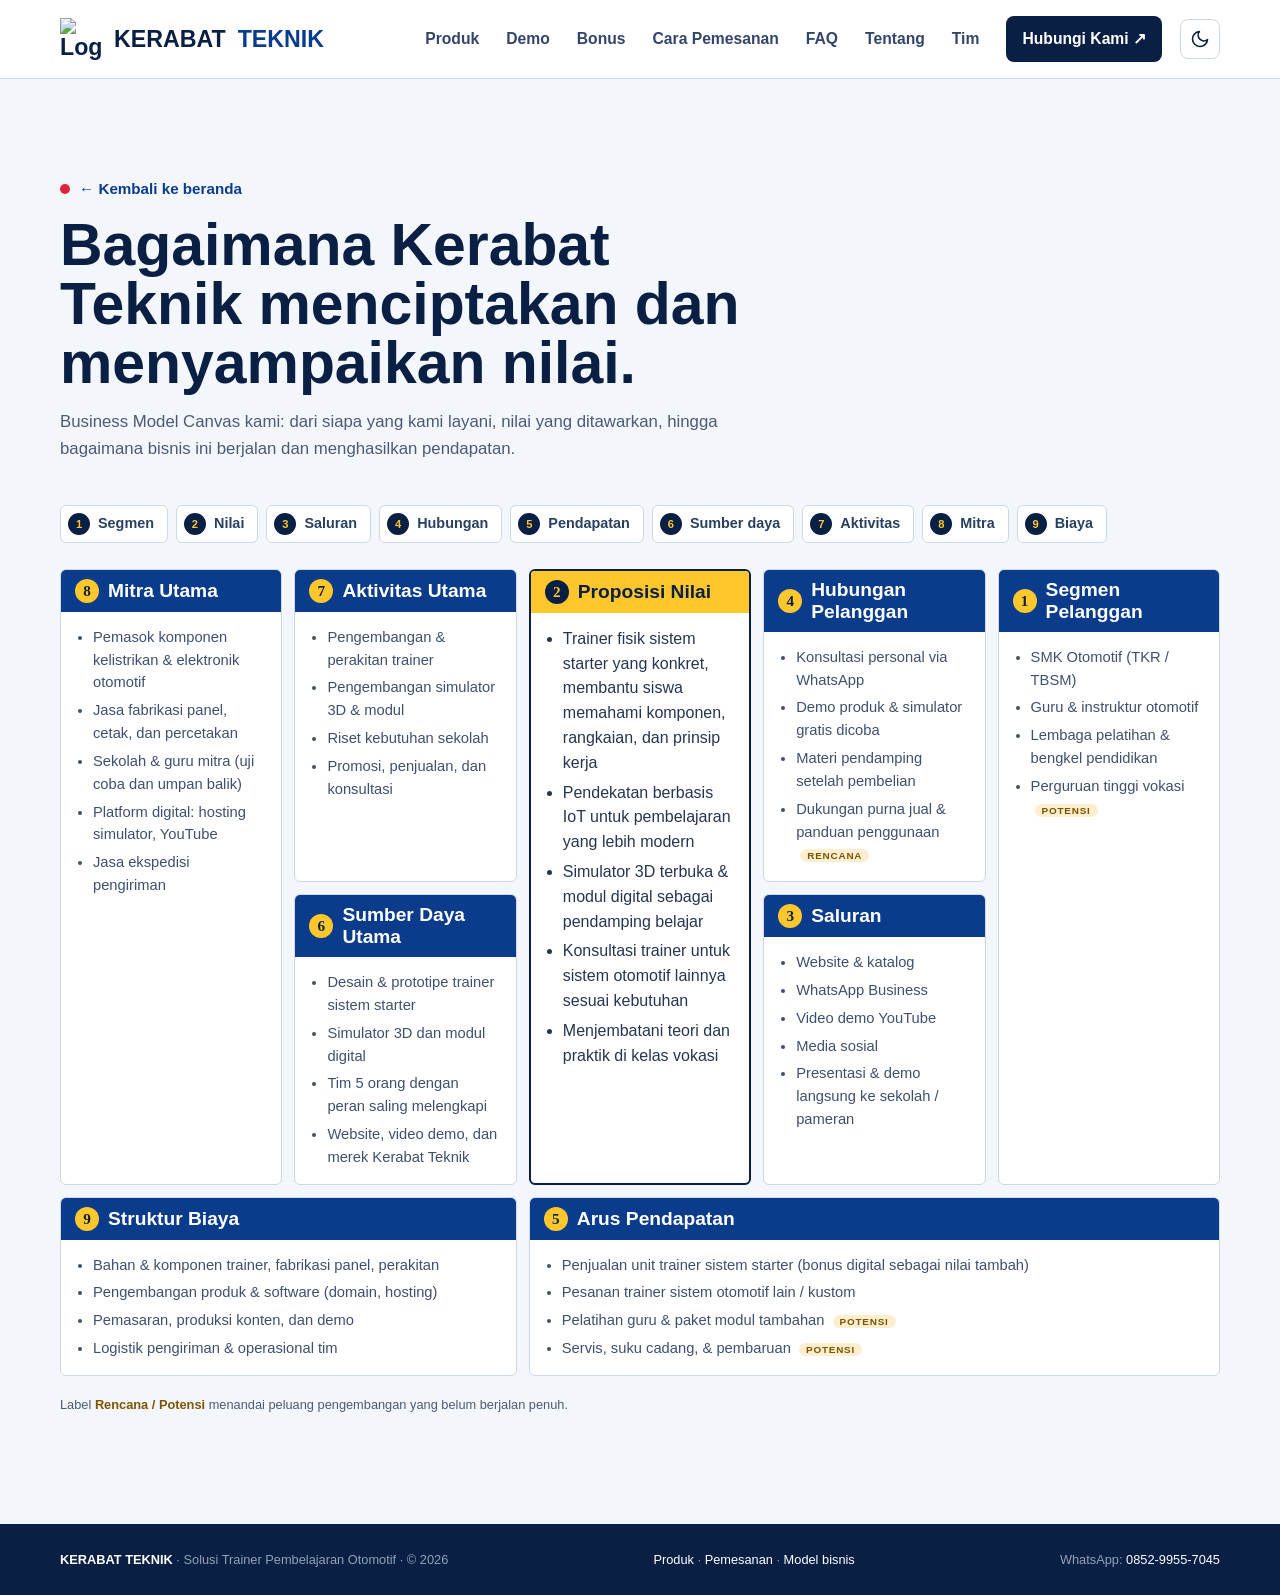
==== commit d5d567b8: "Add files via upload" ====
--- a/bmc.html
+++ b/bmc.html
@@ -3,414 +3,31 @@
 <head>
 <meta charset="utf-8"><meta name="viewport" content="width=device-width, initial-scale=1"><script>(function(){try{var t=localStorage.getItem('kt-theme')}catch(e){}if(!t)t=matchMedia('(prefers-color-scheme:dark)').matches?'dark':'light';document.documentElement.dataset.theme=t}())</script>
 <title>Model Bisnis — Kerabat Teknik</title>
-<meta name="description" content="Kerabat Teknik adalah bisnis penyedia dan pengembang trainer pembelajaran otomotif untuk sekolah, lembaga pendidikan, guru, dan instruktur. Kenali Trainer Sistem Starter berbasis IoT dan solusi trainer lainnya.">
+<meta name="description" content="Business Model Canvas Kerabat Teknik: segmen pelanggan, proposisi nilai, saluran, sumber daya, dan arus pendapatan bisnis trainer pembelajaran otomotif.">
 <meta name="theme-color" content="#0b3c8c">
-<meta property="og:type" content="website"><meta property="og:locale" content="id_ID"><meta property="og:title" content="Kerabat Teknik — Trainer Pembelajaran Otomotif"><meta property="og:description" content="Trainer Sistem Starter berbasis IoT untuk SMK, guru, dan lembaga pelatihan. Lengkap dengan aplikasi tablet dan simulator 3D."><meta property="og:image" content="images/og-image.jpg"><meta name="twitter:card" content="summary_large_image">
+<meta property="og:type" content="website"><meta property="og:locale" content="id_ID"><meta property="og:title" content="Model Bisnis — Kerabat Teknik"><meta property="og:description" content="Business Model Canvas Kerabat Teknik: bagaimana kami menciptakan dan menyampaikan nilai bagi sekolah dan lembaga pelatihan otomotif."><meta property="og:site_name" content="Kerabat Teknik"><meta property="og:url" content="https://kerabat-teknik.wahyudintamrin.com/bmc.html"><meta property="og:image" content="https://kerabat-teknik.wahyudintamrin.com/images/og-image.jpg"><meta property="og:image:width" content="1200"><meta property="og:image:height" content="630"><meta name="twitter:card" content="summary_large_image"><meta name="twitter:image" content="https://kerabat-teknik.wahyudintamrin.com/images/og-image.jpg">
+<link rel="canonical" href="https://kerabat-teknik.wahyudintamrin.com/bmc.html">
 <link rel="apple-touch-icon" href="images/apple-touch-icon.png">
 <link rel="icon" href="images/logo-kerabat-teknik.svg" type="image/svg+xml">
-<link rel="preconnect" href="https://fonts.googleapis.com"><link rel="preconnect" href="https://fonts.gstatic.com" crossorigin>
-<link href="https://fonts.googleapis.com/css2?family=Barlow:wght@400;500;600;700&family=Barlow+Condensed:wght@600;700;800&display=swap" rel="stylesheet">
-<style>
-:root{--ink:#091426;--ink2:#10233e;--blue:#2563eb;--cyan:#38bdf8;--gold:#f7bd45;--paper:#f5f8fc;--white:#fff;--muted:#a8b5c8;--line:rgba(255,255,255,.12);--shadow:0 24px 70px rgba(4,16,35,.18)}
-*{box-sizing:border-box}
-html{scroll-behavior:smooth;scroll-padding-top:88px}
-body{margin:0;font-family:'Barlow',sans-serif;color:#17243a;background:var(--paper);line-height:1.65}
-a{text-decoration:none;color:inherit}
-img{display:block;max-width:100%}
-.container{width:min(1160px,calc(100% - 44px));margin:auto}
-.eyebrow{display:inline-flex;align-items:center;gap:9px;font-size:.76rem;font-weight:800;letter-spacing:.14em;text-transform:uppercase;color:#2563eb}
-.eyebrow:before{content:'';width:25px;height:2px;background:var(--gold)}
-.section{padding:100px 0}
-.section-head{max-width:680px;margin-bottom:42px}
-.section-head h2{font:800 clamp(2rem,4vw,3.25rem)/1.12 'Barlow Condensed',sans-serif;letter-spacing:-.045em;margin:13px 0 15px;color:var(--ink)}
-.section-head p{color:#65748a;font-size:1.05rem;margin:0}
-.btn{display:inline-flex;align-items:center;justify-content:center;gap:10px;padding:14px 21px;border-radius:12px;font-weight:800;font-size:.93rem;transition:.25s;border:1px solid transparent}
-.btn:hover{transform:translateY(-3px)}
-.btn-primary{background:var(--gold);color:#17243a;box-shadow:0 12px 28px rgba(247,189,69,.24)}
-.btn-dark{background:var(--ink);color:#fff}
-.btn-outline{border-color:rgba(255,255,255,.25);color:#fff}
-.btn-light{background:#fff;color:var(--ink)}
-.nav{position:sticky;top:0;z-index:20;background:rgba(8,20,38,.92);backdrop-filter:blur(16px);border-bottom:1px solid rgba(255,255,255,.08)}
-.nav-in{height:78px;display:flex;align-items:center;justify-content:space-between}
-.brand{display:flex;align-items:center;gap:12px;color:#fff;font:800 1.12rem 'Barlow Condensed'}
-.brand img{width:42px;height:42px;object-fit:contain}
-.brand span{color:var(--gold)}
-.navlinks{display:flex;align-items:center;gap:27px;color:#d8e2f0;font-size:.88rem;font-weight:700}
-.navlinks a:hover{color:var(--gold)}
-.nav-cta{padding:10px 16px;border-radius:9px;background:var(--gold);color:var(--ink);font-weight:800}
-.menu{display:none;background:none;border:0;color:#fff;font-size:27px}
-.hero{position:relative;overflow:hidden;background:radial-gradient(circle at 75% 40%,rgba(37,99,235,.27),transparent 34%),linear-gradient(130deg,#071326 0%,#0b1c34 60%,#102c50 100%);color:#fff;padding:86px 0 94px}
-.hero:after{content:'';position:absolute;inset:0;opacity:.13;background-image:linear-gradient(rgba(255,255,255,.14) 1px,transparent 1px),linear-gradient(90deg,rgba(255,255,255,.14) 1px,transparent 1px);background-size:48px 48px;mask-image:linear-gradient(90deg,black,transparent)}
-.hero-grid{position:relative;z-index:1;display:grid;grid-template-columns:1.04fr .96fr;align-items:center;gap:55px}
-.hero .eyebrow{color:#7dd3fc}
-.hero h1{font:800 clamp(2.65rem,5.6vw,5rem)/1.04 'Barlow Condensed',sans-serif;letter-spacing:-.06em;margin:22px 0}
-.hero h1 span{color:var(--gold)}
-.hero-copy>p{color:#b8c6d9;font-size:1.1rem;max-width:560px;margin:0 0 30px}
-.hero-actions{display:flex;gap:12px;flex-wrap:wrap}
-.hero-note{display:flex;align-items:center;gap:12px;color:#a9bad0;font-size:.83rem;margin-top:27px}
-.hero-note b{color:#fff}
-.hero-visual{position:relative}
-.proof{background:#fff;border-bottom:1px solid #e6ebf2}
-.proof-grid{display:grid;grid-template-columns:repeat(3,1fr);padding:24px 0}
-.proof-item{display:flex;align-items:center;justify-content:center;gap:13px;padding:6px 18px;border-right:1px solid #e6ebf2}
-.proof-item:last-child{border:0}
-.proof-icon{width:42px;height:42px;border-radius:12px;background:#edf4ff;color:#2563eb;display:grid;place-items:center;font-size:1.2rem}
-.proof-item b{display:block;color:var(--ink);font-size:.9rem}
-.proof-item small{color:#77859a;font-size:.75rem}
-.product-grid{display:grid;grid-template-columns:.95fr 1.05fr;gap:60px;align-items:center}
-.product-image{border-radius:24px;overflow:hidden;box-shadow:var(--shadow);background:#dce5ef}
-.product-image img{width:100%;height:510px;object-fit:cover;object-position:center}
-.product-copy h2{font:800 clamp(2rem,4vw,3.1rem)/1.12 'Barlow Condensed';color:var(--ink);letter-spacing:-.045em;margin:14px 0}
-.product-copy>p{color:#66758b;font-size:1.02rem}
-.features{display:grid;grid-template-columns:1fr 1fr;gap:15px;margin:28px 0}
-.feature{padding:17px;border:1px solid #e3eaf3;background:#fff;border-radius:15px}
-.feature b{display:block;color:var(--ink);font-size:.9rem;margin:7px 0 3px}
-.feature small{color:#748298;font-size:.78rem;line-height:1.5;display:block}
-.benefits{background:#eaf0f8}
-.benefit-grid{display:grid;grid-template-columns:repeat(3,1fr);gap:19px}
-.benefit{background:#fff;border:1px solid #e0e8f2;border-radius:18px;padding:26px;box-shadow:0 12px 30px rgba(15,35,65,.04)}
-.benefit h3{font:800 1.12rem 'Barlow Condensed';color:var(--ink);margin:17px 0 8px}
-.benefit p{font-size:.9rem;color:#6c7a90;margin:0}
-.business-catalog{background:#fff}
-.catalog-grid{display:grid;grid-template-columns:repeat(3,1fr);gap:18px}
-.catalog-card{border:1px solid #e2eaf4;border-radius:20px;padding:28px;background:#f9fbfe;min-height:290px;transition:.25s}
-.catalog-card:hover{transform:translateY(-5px);box-shadow:0 18px 42px rgba(16,36,67,.09)}
-.catalog-card.featured{background:linear-gradient(145deg,#0d2340,#174778);color:#fff;border-color:#174778}
-.catalog-tag{font-size:.7rem;text-transform:uppercase;letter-spacing:.12em;font-weight:900;color:#2563eb}
-.featured .catalog-tag{color:#ffd77e}
-.catalog-card h3{font:800 1.25rem 'Barlow Condensed';margin:10px 0;color:var(--ink)}
-.catalog-card.featured h3{color:#fff}
-.catalog-card p{font-size:.9rem;color:#6c7a90;margin:0 0 22px}
-.catalog-card.featured p{color:#c2d2e5}
-.catalog-link{display:inline-flex;gap:9px;align-items:center;font-weight:800;font-size:.86rem;color:#2563eb}
-.featured .catalog-link{color:#ffd77e}
-.about-business{background:#edf3fa}
-.about-grid{display:grid;grid-template-columns:.9fr 1.1fr;gap:70px;align-items:start}
-.about-grid h2{font:800 clamp(2rem,4vw,3.1rem)/1.12 'Barlow Condensed';color:var(--ink);letter-spacing:-.045em;margin:14px 0}
-.about-copy p{color:#64748b;margin:0 0 16px;font-size:1rem}
-.about-pills{display:flex;gap:9px;flex-wrap:wrap;margin-top:24px}
-.about-pills span{background:#fff;border:1px solid #dce6f1;border-radius:30px;padding:8px 13px;font-size:.78rem;font-weight:800;color:#29415f}
-.demo{background:var(--ink);color:#fff;position:relative;overflow:hidden}
-.demo .section-head h2{color:#fff}
-.demo .section-head p{color:#a9bad0}
-.demo .eyebrow{color:#7dd3fc}
-.demo-grid{display:grid;grid-template-columns:1.2fr .8fr;gap:30px;align-items:center}
-.youtube{position:relative;aspect-ratio:16/9;background:#020812;border-radius:20px;overflow:hidden;border:1px solid rgba(255,255,255,.16);box-shadow:0 25px 65px rgba(0,0,0,.25)}
-.youtube img{width:100%;height:100%;object-fit:cover;opacity:.86}
-.youtube:after{content:'';position:absolute;inset:0;background:linear-gradient(0deg,rgba(3,10,20,.55),transparent 55%);pointer-events:none}
-.play{position:absolute;z-index:2;left:50%;top:50%;transform:translate(-50%,-50%);width:76px;height:76px;border:0;border-radius:50%;background:#ff0033;color:#fff;font-size:28px;cursor:pointer;box-shadow:0 10px 30px rgba(0,0,0,.3);transition:.2s}
-.play:hover{transform:translate(-50%,-50%) scale(1.1)}
-.youtube iframe{position:absolute;inset:0;width:100%;height:100%;border:0}
-.demo-copy h3{font:800 1.45rem 'Barlow Condensed';margin:0 0 12px}
-.demo-copy p{color:#a9bad0;font-size:.94rem}
-.demo-copy .btn{margin-top:12px}
-.demo-points{display:grid;gap:12px;margin-top:22px}
-.demo-point{display:flex;gap:11px;align-items:center;color:#dce7f5;font-size:.88rem}
-.check{width:24px;height:24px;border-radius:50%;display:grid;place-items:center;background:rgba(56,189,248,.16);color:#7dd3fc;flex:none}
-.bonus-grid{display:grid;grid-template-columns:1fr 1fr;gap:20px}
-.bonus-card{border-radius:20px;padding:30px;position:relative;overflow:hidden;background:linear-gradient(140deg,#102747,#0b1a30);color:#fff;min-height:260px}
-.bonus-card.alt{background:linear-gradient(140deg,#1c3d70,#14284a)}
-.bonus-label{display:inline-block;background:rgba(247,189,69,.16);color:#ffd77e;border:1px solid rgba(247,189,69,.28);padding:6px 11px;border-radius:30px;font-size:.7rem;font-weight:900;letter-spacing:.12em;text-transform:uppercase}
-.bonus-card h3{font:800 1.55rem 'Barlow Condensed';margin:17px 0 8px}
-.bonus-card p{color:#b7c6d9;font-size:.9rem;max-width:430px}
-.bonus-card .btn{margin-top:13px}
-.bonus-symbol{position:absolute;right:25px;top:22px;font-size:4rem;opacity:.14}
-.team{background:#fff}
-.team-grid{display:grid;grid-template-columns:repeat(5,1fr);gap:15px}
-.person{border:1px solid #e5ebf3;border-radius:17px;overflow:hidden;background:#fff;transition:.25s}
-.person:hover{transform:translateY(-6px);box-shadow:0 20px 42px rgba(16,36,67,.1)}
-.person img{width:100%;height:220px;object-fit:cover;object-position:center top;background:#e9eff6}
-.person-info{padding:17px}
-.person h3{font:800 .98rem 'Barlow Condensed';color:var(--ink);margin:0 0 6px}
-.person p{font-size:.76rem;color:#6f7d91;margin:0;line-height:1.5}
-.contact{background:linear-gradient(120deg,#0a1a31,#12345b);color:#fff}
-.contact-box{display:flex;align-items:center;justify-content:space-between;gap:30px}
-.contact h2{font:800 clamp(2rem,4vw,3.1rem)/1.12 'Barlow Condensed';letter-spacing:-.04em;margin:12px 0}
-.contact p{color:#b6c6da;max-width:600px;margin:0}
-.contact .eyebrow{color:#7dd3fc}
-.contact-actions{display:flex;gap:12px;flex-wrap:wrap;flex:none}
-.footer{background:#06101f;color:#91a2b9;padding:25px 0;font-size:.8rem}
-.footer-in{display:flex;justify-content:space-between;gap:20px;align-items:center}
-.footer b{color:#fff}
-.bmc{background:#fff}
-.bmc-flow{display:flex;flex-wrap:wrap;gap:8px;margin:0 0 26px;padding:0;list-style:none}
-.bmc-flow li{display:flex;align-items:center;gap:8px;background:#edf3fa;border-radius:30px;padding:6px 13px 6px 7px;font-size:.76rem;font-weight:800;color:#29415f}
-.bmc-flow li b{width:22px;height:22px;border-radius:50%;background:var(--ink);color:var(--gold);display:grid;place-items:center;font-size:.7rem}
-.bmc-grid{display:grid;grid-template-columns:repeat(5,1fr);grid-template-rows:auto auto auto;gap:12px}
-.bmc-box{border:1px solid #e0e8f2;border-radius:16px;padding:18px;background:#f9fbfe}
-.bmc-box h3{display:flex;align-items:center;gap:9px;font:800 .92rem 'Barlow Condensed';color:var(--ink);margin:0 0 11px}
-.bmc-box h3 i{font-style:normal;width:24px;height:24px;flex:none;border-radius:50%;background:var(--ink);color:var(--gold);display:grid;place-items:center;font-size:.72rem}
-.bmc-box ul{margin:0;padding-left:17px;font-size:.82rem;color:#5d6c82;line-height:1.55}
-.bmc-box li{margin-bottom:5px}
-.bmc-box em{font-style:normal;font-size:.62rem;font-weight:900;letter-spacing:.08em;text-transform:uppercase;background:rgba(247,189,69,.25);color:#7a5600;border-radius:20px;padding:1px 7px;margin-left:4px;white-space:nowrap}
-.bmc-value{background:linear-gradient(145deg,#0d2340,#174778);border-color:#174778}
-.bmc-value h3{color:#fff}
-.bmc-value ul{color:#c9d8ea}
-.bmc-value em{background:rgba(247,189,69,.2);color:#ffd77e}
-.b-partners{grid-column:1;grid-row:1/3}
-.b-activities{grid-column:2;grid-row:1}
-.b-resources{grid-column:2;grid-row:2}
-.bmc-value{grid-column:3;grid-row:1/3}
-.b-relations{grid-column:4;grid-row:1}
-.b-channels{grid-column:4;grid-row:2}
-.b-segments{grid-column:5;grid-row:1/3}
-.b-cost{grid-column:1/3;grid-row:3}
-.b-revenue{grid-column:3/6;grid-row:3}
-.bmc-note{margin-top:18px;font-size:.8rem;color:#77859a}
-@media(max-width:1000px){.bmc-grid{grid-template-columns:1fr 1fr}
-.bmc-box{grid-column:auto!important;grid-row:auto!important}
-.bmc-value{grid-column:1/-1!important;order:-1}}
-@media(max-width:620px){.bmc-grid{grid-template-columns:1fr}}
-@media(max-width:900px){.catalog-grid{grid-template-columns:1fr 1fr}
-.about-grid{grid-template-columns:1fr;gap:20px}
-.hero-grid,.product-grid,.demo-grid{grid-template-columns:1fr}
-.hero-grid{gap:45px}
-.hero-copy{max-width:680px}
-.hero-visual{max-width:650px;margin:auto;width:100%}
-.product-grid{gap:35px}
-.product-image img{height:420px}
-.team-grid{grid-template-columns:repeat(3,1fr)}
-.contact-box{align-items:flex-start;flex-direction:column}
-.demo-grid{gap:26px}}
-@media(max-width:620px){.catalog-grid{grid-template-columns:1fr}
-.about-grid{gap:12px}
-.container{width:min(100% - 32px,1160px)}
-.nav-in{height:68px}
-.navlinks{display:none;position:absolute;top:68px;left:0;right:0;background:#081426;padding:20px 24px 25px;flex-direction:column;align-items:flex-start;gap:18px;border-top:1px solid var(--line)}
-.navlinks.open{display:flex}
-.menu{display:block}
-.nav-cta{display:none}
-.hero{padding:65px 0 65px}
-.hero h1{font-size:2.65rem}
-.hero-copy>p{font-size:1rem}
-.section{padding:70px 0}
-.proof-grid{grid-template-columns:1fr;padding:10px 0}
-.proof-item{justify-content:flex-start;border-right:0;border-bottom:1px solid #e6ebf2;padding:13px 4px}
-.proof-item:last-child{border:0}
-.features{grid-template-columns:1fr 1fr;gap:10px}
-.feature{padding:13px}
-.benefit-grid,.bonus-grid{grid-template-columns:1fr}
-.team-grid{grid-template-columns:repeat(2,1fr)}
-.person img{height:190px}
-.person-info{padding:13px}
-.person h3{font-size:.88rem}
-.person p{font-size:.72rem}
-.contact-actions{width:100%}
-.contact-actions .btn{flex:1}
-.footer-in{flex-direction:column;align-items:flex-start}
-.section-head{margin-bottom:30px}}
-@media(prefers-reduced-motion:reduce){html{scroll-behavior:auto}
-*,*:before,*:after{transition:none!important}}
-:root{--ink:#0a1f44;--blue:#0b3c8c;--gold:#ffc72c;--paper:#f3f6fa;--rule:#cfd8e6;--red:#e0243a;--green:#22a559;--yel:#f2b705;--tb:#2b59c3}
-body{font-family:'Barlow',sans-serif;font-size:17px;color:#26354f}
-button{font-family:inherit}
-h1,h2,h3,.brand{font-family:'Barlow Condensed',sans-serif!important;letter-spacing:0!important}
-:focus-visible{outline:3px solid var(--tb);outline-offset:3px}
-.section{padding:96px 0}
-.section-head{max-width:720px}
-
-.section-head h2,.product-copy h2,.about-grid h2,.contact h2{font-size:clamp(2.4rem,4.6vw,3.8rem);line-height:1;font-weight:700;color:var(--ink)}
-.section-head p,.product-copy>p{color:#4b5b76}
-.eyebrow{text-transform:none;letter-spacing:0;font-size:.95rem;font-weight:700;color:var(--blue)}
-.eyebrow:before{width:10px;height:10px;border-radius:50%;background:var(--red)}
-.btn{border-radius:8px;font-size:1rem}
-.btn:hover{transform:none;filter:brightness(1.08)}
-.btn-primary{box-shadow:none}
-.btn-dark{background:var(--ink)}
-.nav{background:rgba(255,255,255,.94);border-bottom:1px solid var(--rule)}
-.brand{color:var(--ink);font-size:1.45rem;font-weight:800}
-.brand span{color:var(--blue)}
-.navlinks{color:#33466a;font-size:.98rem}
-.navlinks a:hover{color:var(--blue)}
-.nav-cta{background:var(--ink);color:#fff!important;border-radius:8px}
-.menu{color:var(--ink)}
-@media(max-width:620px){.navlinks{background:#fff;border-top:1px solid var(--rule)}}
-.hero{background:var(--paper);color:var(--ink);padding:72px 0 96px}
-.hero:after{opacity:1;background-image:linear-gradient(rgba(11,60,140,.07) 1px,transparent 1px),linear-gradient(90deg,rgba(11,60,140,.07) 1px,transparent 1px);background-size:32px 32px;mask-image:none}
-.hero .eyebrow{color:var(--blue)}
-.hero h1{font-size:clamp(3.4rem,7vw,6.3rem);line-height:.92;font-weight:800;color:var(--ink);margin:18px 0 22px;max-width:9.5em}
-.hero h1 span{color:inherit}
-.hero-copy>p{color:#41536f;font-size:1.15rem}
-.hero .btn-outline{border:2px solid var(--ink);color:var(--ink)}
-.hero-note{color:#51627f;font-size:.92rem}
-.hero-note b{color:var(--ink)}
-.ckt-card{background:#fff;border:2px solid var(--ink);border-radius:10px;overflow:hidden;box-shadow:10px 10px 0 var(--gold)}
-.ckt-head{background:var(--blue);color:#fff;padding:9px 18px;font:700 1.15rem 'Barlow Condensed',sans-serif}
-.ckt{display:block;width:100%;height:auto;padding:10px 14px 0}
-.ckt text{font-family:'Barlow Condensed',sans-serif;font-weight:700}
-.wire{fill:none;stroke:#cdd6e4;stroke-width:7;stroke-linecap:round;stroke-linejoin:round;transition:stroke .3s}
-.wire.on{stroke:var(--red);stroke-dasharray:18 10;animation:flow .5s linear infinite}
-@keyframes flow{to{stroke-dashoffset:-28}}
-#rot.spin{animation:spin .45s linear infinite}
-@keyframes spin{to{transform:rotate(360deg)}}
-.ckt-ctl{display:flex;align-items:center;justify-content:space-between;gap:16px;padding:14px 18px 18px;border-top:1px solid var(--rule)}
-.ckt-ctl p{margin:0;font-size:.95rem;color:#33466a;line-height:1.4;min-height:2.8em}
-.ckt-ctl .btn{flex:none;padding:12px 16px}
-.inset{position:absolute;left:-30px;bottom:-34px;margin:0;width:126px;border:4px solid #fff;border-radius:8px;overflow:hidden;background:#fff;box-shadow:0 0 0 2px var(--ink)}
-.inset img{width:100%;height:150px;object-fit:cover;object-position:center 60%}
-.inset figcaption{background:var(--ink);color:#fff;font:700 .9rem 'Barlow Condensed';text-align:center;padding:3px}
-@media(max-width:900px){.inset{left:10px;bottom:-26px}
-.ckt-ctl{flex-direction:column;align-items:stretch}}
-.proof{background:#fff;border-bottom:1px solid var(--rule)}
-.proof-icon{font-size:0;width:22px;height:22px;border-radius:50%;background:var(--red);box-shadow:inset 0 0 0 5px rgba(255,255,255,.55)}
-.proof-item:nth-child(2) .proof-icon{background:var(--green)}
-.proof-item:nth-child(3) .proof-icon{background:var(--yel)}
-.proof-item b{font-size:1.05rem}
-.proof-item small{font-size:.85rem}
-.product-image{border-radius:10px;box-shadow:none;border:2px solid var(--ink)}
-.feature{border-radius:6px;border:1px solid var(--rule);border-left:6px solid var(--red);padding:15px 17px}
-.feature:nth-child(2){border-left-color:var(--green)}
-.feature:nth-child(3){border-left-color:var(--yel)}
-.feature:nth-child(4){border-left-color:var(--tb)}
-.feature b{font-size:1rem;margin-top:0}
-.feature small{font-size:.85rem}
-.benefits{background:#e8eef7}
-.benefit{border-radius:6px;box-shadow:none;border:1px solid var(--rule);border-top:6px solid var(--red)}
-.benefit:nth-child(2){border-top-color:var(--green)}
-.benefit:nth-child(3){border-top-color:var(--yel)}
-.benefit h3{font-size:1.6rem;margin-top:4px;color:var(--ink)}
-.benefit p{font-size:1rem;color:#4b5b76}
-.catalog-card{border-radius:6px;background:#fff;border:1px solid var(--rule);min-height:0;padding:0;overflow:hidden;display:flex;flex-direction:column}
-.catalog-card:hover{transform:none;box-shadow:none;border-color:var(--ink)}
-.catalog-tag{display:block;background:var(--blue);color:#fff;padding:8px 22px;text-transform:none;letter-spacing:0;font:700 1.05rem 'Barlow Condensed'}
-.catalog-card h3{font-size:1.7rem;margin:18px 22px 8px}
-.catalog-card p{margin:0 22px 18px;font-size:1rem;flex:1}
-.catalog-link{margin:0 22px 22px;font-size:.98rem}
-.catalog-card.featured{background:var(--ink);border-color:var(--ink)}
-.catalog-card.featured .catalog-tag{background:var(--gold);color:var(--ink)}
-.catalog-card.featured p{color:#c9d6ea}
-.about-business{background:#fff}
-.about-copy p{font-size:1.05rem;color:#4b5b76}
-.about-pills span{border-radius:6px;background:var(--paper);border-color:var(--rule);font-size:.9rem}
-.bmc{background:var(--paper)}
-.bmc-flow li{border:1px solid var(--rule);background:#fff;border-radius:6px;font-size:.9rem}
-.bmc-box{padding:0;overflow:hidden;border-radius:6px;background:#fff;border:1px solid var(--rule)}
-.bmc-box h3{margin:0;padding:9px 14px;background:var(--blue);color:#fff;font-size:1.2rem}
-.bmc-box h3 i{background:var(--gold);color:var(--ink);font-family:'Barlow Condensed';font-size:.95rem}
-.bmc-box ul{padding:14px 16px 10px 32px;font-size:.92rem;color:#3f506c}
-.bmc-value{background:#fff;border:2px solid var(--ink)}
-.bmc-value h3{background:var(--gold);color:var(--ink)}
-.bmc-value h3 i{background:var(--ink);color:var(--gold)}
-.bmc-value ul{color:#26354f;font-size:1rem}
-.bmc-value em{background:rgba(247,189,69,.3);color:#7a5600}
-.demo{background:var(--ink)}
-.demo .section-head h2{color:#fff}
-.youtube{border-radius:10px}
-.demo-copy h3{font-size:1.9rem}
-.demo-copy p,.demo-point{font-size:1rem}
-.bonus-card{border-radius:8px;background:var(--ink);min-height:0}
-.bonus-card.alt{background:#fff;color:var(--ink);border:2px solid var(--ink)}
-.bonus-card h3{font-size:2.1rem}
-.bonus-card p{font-size:1rem}
-.bonus-card.alt p{color:#4b5b76}
-.bonus-card.alt .bonus-label{background:var(--paper);color:var(--blue);border-color:var(--rule)}
-.bonus-card.alt .btn-light{background:var(--ink);color:#fff}
-.bonus-label{text-transform:none;letter-spacing:0;font-size:.9rem}
-.bonus-symbol{opacity:.1}
-.bonus-card.alt .bonus-symbol{color:var(--ink);opacity:.08}
-.person{border-radius:6px;border:1px solid var(--rule)}
-.person:hover{transform:none;box-shadow:none;border-color:var(--ink)}
-.person img{height:250px;filter:saturate(.95)}
-.person h3{font-size:1.25rem}
-.person p{font-size:.86rem}
-.person-info{border-top:4px solid var(--gold)}
-.contact{background:var(--blue)}
-.contact p{color:#d6e2f5;font-size:1.05rem}
-.contact .eyebrow{color:#fff}
-.contact .btn-outline{border-color:#fff}
-.footer{background:var(--ink)}
-@media(prefers-reduced-motion:reduce){.wire.on,#rot.spin{animation:none}}
-.wire.live{stroke:#f0a3ac}
-.feature small,.proof-item small,.person p{color:#4b5b76}
-.order{background:#fff}
-.steps{display:grid;grid-template-columns:repeat(4,1fr);gap:16px;list-style:none;padding:0;margin:0 0 36px;counter-reset:s}
-.steps li{background:var(--paper);border:1px solid var(--rule);border-top:6px solid var(--blue);border-radius:6px;padding:18px 20px;counter-increment:s}
-.steps li:before{content:counter(s);display:grid;place-items:center;width:32px;height:32px;border-radius:50%;background:var(--ink);color:var(--gold);font:700 1.1rem 'Barlow Condensed';margin-bottom:10px}
-.steps b{display:block;font:700 1.5rem 'Barlow Condensed';color:var(--ink)}
-.steps span{font-size:.98rem;color:#4b5b76}
-.order-grid{display:grid;grid-template-columns:1fr 1fr;gap:20px}
-.pack,.ask{border:2px solid var(--ink);border-radius:8px;padding:26px}
-.pack{background:var(--ink);color:#fff}
-.pack h3,.ask h3{font:700 1.8rem 'Barlow Condensed';margin:0 0 12px}
-.pack ul{margin:0 0 14px;padding-left:20px}
-.pack li{margin-bottom:6px}
-.pack p{color:#c9d6ea;margin:0;font-size:.95rem}
-.ask label{display:block;font-weight:600;font-size:.95rem;margin-bottom:12px;color:var(--ink)}
-.ask input,.ask textarea{display:block;width:100%;margin-top:5px;padding:11px 12px;border:1px solid #9aa9c2;border-radius:6px;font:inherit;background:#fff}
-.ask small{display:block;margin-top:10px;color:#4b5b76}
-.wa-float{position:fixed;right:16px;bottom:calc(16px + env(safe-area-inset-bottom,0px));z-index:30;background:var(--green);color:#fff;font-weight:700;padding:13px 18px;border-radius:30px;box-shadow:0 8px 24px rgba(0,0,0,.25)}
-.wa-float:hover{filter:brightness(1.08)}
-.navlinks a.act:not(.nav-cta){color:var(--blue);box-shadow:0 2px 0 var(--gold)}
-.footer a{color:#fff}
-@media(max-width:900px){.steps{grid-template-columns:1fr 1fr}
-.order-grid{grid-template-columns:1fr}}
-@media(max-width:620px){.section{padding:70px 0}
-.hero{padding:56px 0 70px}
-.hero h1{font-size:3rem}
-.person img{height:190px}
-.steps{grid-template-columns:1fr}
-.pack,.ask{padding:20px}
-.wa-float{padding:12px 16px}}
-.hero-visual{padding-bottom:128px}
-.inset{left:0!important;bottom:0!important;width:min(250px,70%)}
-.inset img{height:92px;object-position:center 80%}
-@media(max-width:900px){.hero-visual{padding-bottom:124px}}
-.section-head .eyebrow{display:inline-flex}
-/* ===== v7.1: perbaikan tombol + tema gelap ===== */
-button.btn{background:transparent;cursor:pointer;font-family:inherit}
-button.btn.btn-dark{background:var(--ink)}button.btn.btn-primary{background:var(--gold)}button.btn.btn-light{background:#fff}
-.contact h2{color:#fff}.catalog-card p{color:#4b5b76}.ask h3{color:var(--ink)}
-.wa-float{background:#11763b}.bmc-note{color:#4b5b76}.play{background:#d9002b}
-.theme-toggle{display:grid;place-items:center;width:40px;height:40px;margin-left:18px;border:1px solid var(--rule);border-radius:8px;background:transparent;color:var(--ink);cursor:pointer;flex:none}.theme-toggle:hover{border-color:var(--blue)}.theme-toggle svg{width:20px;height:20px;fill:none;stroke:currentColor;stroke-width:2;stroke-linecap:round;stroke-linejoin:round}.theme-toggle .i-sun{display:none}
-.navlinks{margin-left:auto}
-@media(max-width:620px){.theme-toggle{order:1;margin-left:auto;margin-right:10px}.menu{order:2}}
-:root[data-theme=dark]{color-scheme:dark;--rule:#2a3b57;--s1:#121c2e;--s2:#18263d;--mut:#a9b8cf;--acc:#8db4ff}
-:root[data-theme=dark] .theme-toggle{color:#fff}:root[data-theme=dark] .theme-toggle .i-moon{display:none}:root[data-theme=dark] .theme-toggle .i-sun{display:block}
-:root[data-theme=dark] :focus-visible{outline-color:var(--acc)}
-:root[data-theme=dark] body{background:#0b1220;color:#d5dfee}
-:root[data-theme=dark] .nav{background:rgba(11,18,32,.93)}
-:root[data-theme=dark] .brand,:root[data-theme=dark] .menu{color:#fff}:root[data-theme=dark] .brand span{color:var(--acc)}
-:root[data-theme=dark] .navlinks{color:#c9d6ea}:root[data-theme=dark] .navlinks a:hover,:root[data-theme=dark] .navlinks a.act:not(.nav-cta){color:#ffd77e}
-:root[data-theme=dark] .nav-cta{background:var(--gold)!important;color:#0a1f44!important}
-:root[data-theme=dark] .hero{background:#0b1220}:root[data-theme=dark] .hero:after{background-image:linear-gradient(rgba(141,180,255,.07) 1px,transparent 1px),linear-gradient(90deg,rgba(141,180,255,.07) 1px,transparent 1px)}
-:root[data-theme=dark] .hero .eyebrow,:root[data-theme=dark] .eyebrow{color:var(--acc)}:root[data-theme=dark] .contact .eyebrow{color:#fff}
-:root[data-theme=dark] .hero h1,:root[data-theme=dark] .hero-note b{color:#fff}:root[data-theme=dark] .hero-copy>p,:root[data-theme=dark] .hero-note{color:#b8c6d9}
-:root[data-theme=dark] .hero .btn-outline{border-color:#e6edf7;color:#e6edf7}
-:root[data-theme=dark] .ckt-card{border-color:#2b59c3}:root[data-theme=dark] .inset{border-color:#0b1220;box-shadow:0 0 0 2px var(--acc)}
-:root[data-theme=dark] .proof{background:#0f1829}:root[data-theme=dark] .proof-item{border-color:var(--rule)}:root[data-theme=dark] .proof-item b{color:#fff}:root[data-theme=dark] .proof-item small{color:var(--mut)}
-:root[data-theme=dark] .section-head h2,:root[data-theme=dark] .product-copy h2,:root[data-theme=dark] .about-grid h2{color:#fff}
-:root[data-theme=dark] .section-head p,:root[data-theme=dark] .product-copy>p,:root[data-theme=dark] .about-copy p,:root[data-theme=dark] .bmc-note{color:var(--mut)}
-:root[data-theme=dark] .product-image{border-color:#2b59c3}
-:root[data-theme=dark] .benefits,:root[data-theme=dark] .about-business,:root[data-theme=dark] .bmc{background:#0f1829}:root[data-theme=dark] .business-catalog,:root[data-theme=dark] .team,:root[data-theme=dark] .order{background:#0b1220}
-:root[data-theme=dark] .feature{background:var(--s1);border-top-color:var(--rule);border-right-color:var(--rule);border-bottom-color:var(--rule)}
-:root[data-theme=dark] .benefit{background:var(--s1);border-right-color:var(--rule);border-bottom-color:var(--rule);border-left-color:var(--rule)}
-:root[data-theme=dark] .steps li{background:var(--s1);border-right-color:var(--rule);border-bottom-color:var(--rule);border-left-color:var(--rule);border-top-color:var(--acc)}
-:root[data-theme=dark] .person{background:var(--s1);border-color:var(--rule)}:root[data-theme=dark] .person img{background:var(--s2)}
-:root[data-theme=dark] .feature b,:root[data-theme=dark] .benefit h3,:root[data-theme=dark] .person h3,:root[data-theme=dark] .steps b,:root[data-theme=dark] .catalog-card h3,:root[data-theme=dark] .ask h3{color:#fff}
-:root[data-theme=dark] .feature small,:root[data-theme=dark] .benefit p,:root[data-theme=dark] .person p,:root[data-theme=dark] .steps span,:root[data-theme=dark] .catalog-card p,:root[data-theme=dark] .ask small{color:var(--mut)}
-:root[data-theme=dark] .steps li:before{background:var(--gold);color:#0a1f44}
-:root[data-theme=dark] .catalog-card{background:var(--s1);border-color:var(--rule)}:root[data-theme=dark] .catalog-card:hover{border-color:var(--acc)}:root[data-theme=dark] .catalog-link{color:var(--acc)}
-:root[data-theme=dark] .catalog-card.featured{background:var(--s2);border-color:#2b59c3}:root[data-theme=dark] .catalog-card.featured p{color:#c9d6ea}:root[data-theme=dark] .catalog-card.featured .catalog-link{color:#ffd77e}
-:root[data-theme=dark] .about-pills span,:root[data-theme=dark] .bmc-flow li{background:var(--s1);border-color:var(--rule);color:#d5dfee}
-:root[data-theme=dark] .bmc-box{background:var(--s1);border-color:var(--rule)}:root[data-theme=dark] .bmc-box ul{color:#b8c6d9}:root[data-theme=dark] .bmc-box em,:root[data-theme=dark] .bmc-note em{color:#ffd77e!important}
-:root[data-theme=dark] .bmc-value{border-color:var(--gold)}:root[data-theme=dark] .bmc-value ul{color:#e6edf7}
-:root[data-theme=dark] .bonus-card{border:1px solid #2b59c3}:root[data-theme=dark] .bonus-card.alt{background:var(--s1);color:#fff}:root[data-theme=dark] .bonus-card.alt p{color:var(--mut)}:root[data-theme=dark] .bonus-card.alt .bonus-label{background:#0b1220;color:var(--acc);border-color:var(--rule)}:root[data-theme=dark] .bonus-card.alt .btn-light{background:var(--gold);color:#0a1f44}:root[data-theme=dark] .bonus-card.alt .bonus-symbol{color:#fff}
-:root[data-theme=dark] .pack{background:var(--s2);border-color:#2b59c3}:root[data-theme=dark] .ask{background:var(--s1);border-color:#2b59c3}:root[data-theme=dark] .ask label{color:#e6edf7}:root[data-theme=dark] .ask input,:root[data-theme=dark] .ask textarea{background:#0b1220;color:#fff;border-color:#4a5f82}
-:root[data-theme=dark] .footer{background:#060d19}
-@media(max-width:620px){:root[data-theme=dark] .navlinks{background:#0b1220;border-top-color:var(--rule)}}
-</style>
+<link rel="preload" href="fonts/barlow-latin-400-normal.woff2" as="font" type="font/woff2" crossorigin><link rel="preload" href="fonts/barlow-latin-700-normal.woff2" as="font" type="font/woff2" crossorigin><link rel="preload" href="fonts/barlow-condensed-latin-800-normal.woff2" as="font" type="font/woff2" crossorigin>
+<link rel="stylesheet" href="styles.css?v=15">
 </head>
-<body><nav class="nav"><div class="container nav-in"><a class="brand" href="index.html#home"><img src="images/logo-kerabat-teknik.svg" alt="Logo Kerabat Teknik">KERABAT <span>TEKNIK</span></a><button class="menu" id="menu" aria-label="Buka navigasi" aria-expanded="false" aria-controls="navlinks">☰</button><div class="navlinks" id="navlinks"><a href="index.html#produk">Produk</a><a href="index.html#demo">Demo</a><a href="index.html#bonus">Bonus</a><a href="index.html#pemesanan">Cara Pemesanan</a><a href="index.html#tentang">Tentang</a><a href="index.html#tim">Tim</a><a class="nav-cta" href="https://wa.me/6285299557045" target="_blank" rel="noopener">Hubungi Kami ↗</a></div><button class="theme-toggle" id="themeBtn" type="button" aria-label="Ganti tema gelap atau terang" aria-pressed="false"><svg class="i-moon" viewBox="0 0 24 24" aria-hidden="true"><path d="M21 12.8A9 9 0 1 1 11.2 3a7 7 0 0 0 9.8 9.8z"/></svg><svg class="i-sun" viewBox="0 0 24 24" aria-hidden="true"><circle cx="12" cy="12" r="4"/><path d="M12 2v2M12 20v2M4.9 4.9l1.4 1.4M17.7 17.7l1.4 1.4M2 12h2M20 12h2M4.9 19.1l1.4-1.4M17.7 6.3l1.4-1.4"/></svg></button></div></nav><main><section class="section bmc" id="model-bisnis"><div class="container"><div class="section-head"><a class="eyebrow" href="index.html">← Kembali ke beranda</a><h2>Bagaimana Kerabat Teknik menciptakan dan menyampaikan nilai.</h2><p>Business Model Canvas kami: dari siapa yang kami layani, nilai yang ditawarkan, hingga bagaimana bisnis ini berjalan dan menghasilkan pendapatan.</p></div>
+<body><a class="skip" href="#model-bisnis">Lewati ke konten</a><nav class="nav"><div class="container nav-in"><a class="brand" href="index.html#home"><img src="images/logo-kerabat-teknik.svg" alt="Logo Kerabat Teknik">KERABAT <span>TEKNIK</span></a><button class="menu" id="menu" aria-label="Buka navigasi" aria-expanded="false" aria-controls="navlinks">☰</button><div class="navlinks" id="navlinks"><a href="index.html#produk">Produk</a><a href="index.html#demo">Demo</a><a href="index.html#bonus">Bonus</a><a href="index.html#pemesanan">Cara Pemesanan</a><a href="index.html#faq">FAQ</a><a href="index.html#tentang">Tentang</a><a href="index.html#tim">Tim</a><a class="nav-cta" href="https://wa.me/6285299557045" target="_blank" rel="noopener">Hubungi Kami ↗<span class="sr-only"> (membuka tab baru)</span></a></div><button class="theme-toggle" id="themeBtn" type="button" aria-label="Ganti tema gelap atau terang" aria-pressed="false"><svg class="i-moon" viewBox="0 0 24 24" aria-hidden="true"><path d="M21 12.8A9 9 0 1 1 11.2 3a7 7 0 0 0 9.8 9.8z"/></svg><svg class="i-sun" viewBox="0 0 24 24" aria-hidden="true"><circle cx="12" cy="12" r="4"/><path d="M12 2v2M12 20v2M4.9 4.9l1.4 1.4M17.7 17.7l1.4 1.4M2 12h2M20 12h2M4.9 19.1l1.4-1.4M17.7 6.3l1.4-1.4"/></svg></button></div></nav><main><section class="section bmc" id="model-bisnis"><div class="container"><div class="section-head"><a class="eyebrow" href="index.html">← Kembali ke beranda</a><h1>Bagaimana Kerabat Teknik menciptakan dan menyampaikan nilai.</h1><p>Business Model Canvas kami: dari siapa yang kami layani, nilai yang ditawarkan, hingga bagaimana bisnis ini berjalan dan menghasilkan pendapatan.</p></div>
+<h2 class="sr-only">Sembilan blok Business Model Canvas</h2>
 <ol class="bmc-flow"><li><b>1</b>Segmen</li><li><b>2</b>Nilai</li><li><b>3</b>Saluran</li><li><b>4</b>Hubungan</li><li><b>5</b>Pendapatan</li><li><b>6</b>Sumber daya</li><li><b>7</b>Aktivitas</li><li><b>8</b>Mitra</li><li><b>9</b>Biaya</li></ol>
 <div class="bmc-grid">
 <article class="bmc-box b-partners"><h3><i>8</i>Mitra Utama</h3><ul><li>Pemasok komponen kelistrikan &amp; elektronik otomotif</li><li>Jasa fabrikasi panel, cetak, dan percetakan</li><li>Sekolah &amp; guru mitra (uji coba dan umpan balik)</li><li>Platform digital: hosting simulator, YouTube</li><li>Jasa ekspedisi pengiriman</li></ul></article>
 <article class="bmc-box b-activities"><h3><i>7</i>Aktivitas Utama</h3><ul><li>Pengembangan &amp; perakitan trainer</li><li>Pengembangan simulator 3D &amp; modul</li><li>Riset kebutuhan sekolah</li><li>Promosi, penjualan, dan konsultasi</li></ul></article>
 <article class="bmc-box b-resources"><h3><i>6</i>Sumber Daya Utama</h3><ul><li>Desain &amp; prototipe trainer sistem starter</li><li>Simulator 3D dan modul digital</li><li>Tim 5 orang dengan peran saling melengkapi</li><li>Website, video demo, dan merek Kerabat Teknik</li></ul></article>
-<article class="bmc-box bmc-value"><h3><i>2</i>Proposisi Nilai</h3><ul><li>Trainer fisik sistem starter yang konkret, membantu siswa memahami komponen, rangkaian, dan prinsip kerja</li><li>Pendekatan berbasis IoT untuk pembelajaran yang lebih modern</li><li>Bonus simulator 3D &amp; modul digital sebagai pendamping belajar</li><li>Konsultasi trainer untuk sistem otomotif lainnya sesuai kebutuhan</li><li>Menjembatani teori dan praktik di kelas vokasi</li></ul></article>
+<article class="bmc-box bmc-value"><h3><i>2</i>Proposisi Nilai</h3><ul><li>Trainer fisik sistem starter yang konkret, membantu siswa memahami komponen, rangkaian, dan prinsip kerja</li><li>Pendekatan berbasis IoT untuk pembelajaran yang lebih modern</li><li>Simulator 3D terbuka &amp; modul digital sebagai pendamping belajar</li><li>Konsultasi trainer untuk sistem otomotif lainnya sesuai kebutuhan</li><li>Menjembatani teori dan praktik di kelas vokasi</li></ul></article>
 <article class="bmc-box b-relations"><h3><i>4</i>Hubungan Pelanggan</h3><ul><li>Konsultasi personal via WhatsApp</li><li>Demo produk &amp; simulator gratis dicoba</li><li>Materi pendamping setelah pembelian</li><li>Dukungan purna jual &amp; panduan penggunaan <em>Rencana</em></li></ul></article>
 <article class="bmc-box b-channels"><h3><i>3</i>Saluran</h3><ul><li>Website &amp; katalog</li><li>WhatsApp Business</li><li>Video demo YouTube</li><li>Media sosial</li><li>Presentasi &amp; demo langsung ke sekolah / pameran</li></ul></article>
 <article class="bmc-box b-segments"><h3><i>1</i>Segmen Pelanggan</h3><ul><li>SMK Otomotif (TKR / TBSM)</li><li>Guru &amp; instruktur otomotif</li><li>Lembaga pelatihan &amp; bengkel pendidikan</li><li>Perguruan tinggi vokasi <em>Potensi</em></li></ul></article>
 <article class="bmc-box b-cost"><h3><i>9</i>Struktur Biaya</h3><ul><li>Bahan &amp; komponen trainer, fabrikasi panel, perakitan</li><li>Pengembangan produk &amp; software (domain, hosting)</li><li>Pemasaran, produksi konten, dan demo</li><li>Logistik pengiriman &amp; operasional tim</li></ul></article>
 <article class="bmc-box b-revenue"><h3><i>5</i>Arus Pendapatan</h3><ul><li>Penjualan unit trainer sistem starter (bonus digital sebagai nilai tambah)</li><li>Pesanan trainer sistem otomotif lain / kustom</li><li>Pelatihan guru &amp; paket modul tambahan <em>Potensi</em></li><li>Servis, suku cadang, &amp; pembaruan <em>Potensi</em></li></ul></article>
-</div><p class="bmc-note">Label <em style="font-style:normal;font-weight:800;color:#7a5600">Rencana / Potensi</em> menandai peluang pengembangan yang belum berjalan penuh.</p></div></section></main><footer class="footer"><div class="container footer-in"><div><b>KERABAT TEKNIK</b> · Solusi Trainer Pembelajaran Otomotif</div><div><a href="index.html#produk">Produk</a> · <a href="index.html#pemesanan">Pemesanan</a> · <a href="bmc.html">Model bisnis</a></div><div>WhatsApp: <a href="https://wa.me/6285299557045" target="_blank" rel="noopener">0852-9955-7045</a></div></div></footer><script>const menu=document.getElementById("menu"),links=document.getElementById("navlinks");menu.addEventListener("click",()=>{links.classList.toggle("open");menu.setAttribute("aria-expanded",links.classList.contains("open"))});</script><script>(function(){var b=document.getElementById('themeBtn'),m=document.querySelector('meta[name=theme-color]'),r=document.documentElement;function sync(){var d=r.dataset.theme==='dark';b.setAttribute('aria-pressed',d);if(m)m.content=d?'#0b1220':'#0b3c8c'}sync();b.addEventListener('click',function(){var n=r.dataset.theme==='dark'?'light':'dark';r.dataset.theme=n;try{localStorage.setItem('kt-theme',n)}catch(e){}sync()})})()</script>
+</div><p class="bmc-note">Label <em style="font-style:normal;font-weight:800;color:#7a5600">Rencana / Potensi</em> menandai peluang pengembangan yang belum berjalan penuh.</p></div></section></main><footer class="footer"><div class="container footer-in"><div><b>KERABAT TEKNIK</b> · Solusi Trainer Pembelajaran Otomotif · © 2026</div><div><a href="index.html#produk">Produk</a> · <a href="index.html#pemesanan">Pemesanan</a> · <a href="bmc.html">Model bisnis</a></div><div>WhatsApp: <a href="https://wa.me/6285299557045" target="_blank" rel="noopener">0852-9955-7045<span class="sr-only"> (membuka tab baru)</span></a></div></div></footer><script>const menu=document.getElementById("menu"),links=document.getElementById("navlinks");
+function setMenu(o){links.classList.toggle("open",o);menu.textContent=o?"×":"☰";menu.setAttribute("aria-expanded",o);menu.setAttribute("aria-label",o?"Tutup navigasi":"Buka navigasi")}
+menu.addEventListener("click",()=>setMenu(!links.classList.contains("open")));
+links.querySelectorAll("a").forEach(a=>a.addEventListener("click",()=>setMenu(false)));
+document.addEventListener("keydown",e=>{if(e.key==="Escape"&&links.classList.contains("open")){setMenu(false);menu.focus()}});</script><script>(function(){var b=document.getElementById('themeBtn'),m=document.querySelector('meta[name=theme-color]'),r=document.documentElement;function sync(){var d=r.dataset.theme==='dark';b.setAttribute('aria-pressed',d);if(m)m.content=d?'#0b1220':'#0b3c8c'}sync();b.addEventListener('click',function(){var n=r.dataset.theme==='dark'?'light':'dark';r.dataset.theme=n;try{localStorage.setItem('kt-theme',n)}catch(e){}sync()})})()</script>
 </body></html>
--- a/styles.css
+++ b/styles.css
@@ -0,0 +1,420 @@
+@font-face{font-family:'Barlow';font-style:normal;font-weight:400;font-display:swap;src:url(fonts/barlow-latin-400-normal.woff2) format('woff2')}
+@font-face{font-family:'Barlow';font-style:normal;font-weight:500;font-display:swap;src:url(fonts/barlow-latin-500-normal.woff2) format('woff2')}
+@font-face{font-family:'Barlow';font-style:normal;font-weight:600;font-display:swap;src:url(fonts/barlow-latin-600-normal.woff2) format('woff2')}
+@font-face{font-family:'Barlow';font-style:normal;font-weight:700;font-display:swap;src:url(fonts/barlow-latin-700-normal.woff2) format('woff2')}
+@font-face{font-family:'Barlow Condensed';font-style:normal;font-weight:600;font-display:swap;src:url(fonts/barlow-condensed-latin-600-normal.woff2) format('woff2')}
+@font-face{font-family:'Barlow Condensed';font-style:normal;font-weight:700;font-display:swap;src:url(fonts/barlow-condensed-latin-700-normal.woff2) format('woff2')}
+@font-face{font-family:'Barlow Condensed';font-style:normal;font-weight:800;font-display:swap;src:url(fonts/barlow-condensed-latin-800-normal.woff2) format('woff2')}
+:root{--ink:#091426;--ink2:#10233e;--blue:#2563eb;--cyan:#38bdf8;--gold:#f7bd45;--paper:#f5f8fc;--white:#fff;--muted:#a8b5c8;--line:rgba(255,255,255,.12);--shadow:0 24px 70px rgba(4,16,35,.18)}
+*{box-sizing:border-box}
+html{scroll-behavior:smooth;scroll-padding-top:88px}
+body{margin:0;font-family:'Barlow',sans-serif;color:#17243a;background:var(--paper);line-height:1.65}
+a{text-decoration:none;color:inherit}
+img{display:block;max-width:100%}
+.container{width:min(1160px,calc(100% - 44px));margin:auto}
+.eyebrow{display:inline-flex;align-items:center;gap:9px;font-size:.76rem;font-weight:800;letter-spacing:.14em;text-transform:uppercase;color:#2563eb}
+.eyebrow:before{content:'';width:25px;height:2px;background:var(--gold)}
+.section{padding:100px 0}
+.section-head{max-width:680px;margin-bottom:42px}
+.section-head h1,.section-head h2{font:800 clamp(2rem,4vw,3.25rem)/1.12 'Barlow Condensed',sans-serif;letter-spacing:-.045em;margin:13px 0 15px;color:var(--ink)}
+.section-head p{color:#65748a;font-size:1.05rem;margin:0}
+.btn{display:inline-flex;align-items:center;justify-content:center;gap:10px;padding:14px 21px;border-radius:12px;font-weight:800;font-size:.93rem;transition:.25s;border:1px solid transparent}
+.btn:hover{transform:translateY(-3px)}
+.btn-primary{background:var(--gold);color:#17243a;box-shadow:0 12px 28px rgba(247,189,69,.24)}
+.btn-dark{background:var(--ink);color:#fff}
+.btn-outline{border-color:rgba(255,255,255,.25);color:#fff}
+.btn-light{background:#fff;color:var(--ink)}
+.nav{position:sticky;top:0;z-index:20;background:rgba(8,20,38,.92);backdrop-filter:blur(16px);border-bottom:1px solid rgba(255,255,255,.08)}
+.nav-in{height:78px;display:flex;align-items:center;justify-content:space-between}
+.brand{display:flex;align-items:center;gap:12px;color:#fff;font:800 1.12rem 'Barlow Condensed'}
+.brand img{width:42px;height:42px;object-fit:contain}
+.brand span{color:var(--gold)}
+.navlinks{display:flex;align-items:center;gap:27px;color:#d8e2f0;font-size:.88rem;font-weight:700}
+.navlinks a:hover{color:var(--gold)}
+.nav-cta{padding:10px 16px;border-radius:9px;background:var(--gold);color:var(--ink);font-weight:800}
+.menu{display:none;background:none;border:0;color:#fff;font-size:27px}
+.hero{position:relative;overflow:hidden;background:radial-gradient(circle at 75% 40%,rgba(37,99,235,.27),transparent 34%),linear-gradient(130deg,#071326 0%,#0b1c34 60%,#102c50 100%);color:#fff;padding:86px 0 94px}
+.hero:after{content:'';position:absolute;inset:0;opacity:.13;background-image:linear-gradient(rgba(255,255,255,.14) 1px,transparent 1px),linear-gradient(90deg,rgba(255,255,255,.14) 1px,transparent 1px);background-size:48px 48px;mask-image:linear-gradient(90deg,black,transparent)}
+.hero-grid{position:relative;z-index:1;display:grid;grid-template-columns:1.04fr .96fr;align-items:center;gap:55px}
+.hero .eyebrow{color:#7dd3fc}
+.hero h1{font:800 clamp(2.65rem,5.6vw,5rem)/1.04 'Barlow Condensed',sans-serif;letter-spacing:-.06em;margin:22px 0}
+.hero h1 span{color:var(--gold)}
+.hero-copy>p{color:#b8c6d9;font-size:1.1rem;max-width:560px;margin:0 0 30px}
+.hero-actions{display:flex;gap:12px;flex-wrap:wrap}
+.hero-note{display:flex;align-items:center;gap:12px;color:#a9bad0;font-size:.83rem;margin-top:27px}
+.hero-note b{color:#fff}
+.hero-visual{position:relative}
+.proof{background:#fff;border-bottom:1px solid #e6ebf2}
+.proof-grid{display:grid;grid-template-columns:repeat(3,1fr);padding:24px 0}
+.proof-item{display:flex;align-items:center;justify-content:center;gap:13px;padding:6px 18px;border-right:1px solid #e6ebf2}
+.proof-item:last-child{border:0}
+.proof-icon{width:42px;height:42px;border-radius:12px;background:#edf4ff;color:#2563eb;display:grid;place-items:center;font-size:1.2rem}
+.proof-item b{display:block;color:var(--ink);font-size:.9rem}
+.proof-item small{color:#77859a;font-size:.75rem}
+.product-grid{display:grid;grid-template-columns:.95fr 1.05fr;gap:60px;align-items:center}
+.product-image{border-radius:24px;overflow:hidden;box-shadow:var(--shadow);background:#dce5ef}
+.product-image img{width:100%;height:510px;object-fit:cover;object-position:center}
+.product-copy h2{font:800 clamp(2rem,4vw,3.1rem)/1.12 'Barlow Condensed';color:var(--ink);letter-spacing:-.045em;margin:14px 0}
+.product-copy>p{color:#66758b;font-size:1.02rem}
+.features{display:grid;grid-template-columns:1fr 1fr;gap:15px;margin:28px 0}
+.feature{padding:17px;border:1px solid #e3eaf3;background:#fff;border-radius:15px}
+.feature b{display:block;color:var(--ink);font-size:.9rem;margin:7px 0 3px}
+.feature small{color:#748298;font-size:.78rem;line-height:1.5;display:block}
+.benefits{background:#eaf0f8}
+.benefit-grid{display:grid;grid-template-columns:repeat(3,1fr);gap:19px}
+.benefit{background:#fff;border:1px solid #e0e8f2;border-radius:18px;padding:26px;box-shadow:0 12px 30px rgba(15,35,65,.04)}
+.benefit h3{font:800 1.12rem 'Barlow Condensed';color:var(--ink);margin:17px 0 8px}
+.benefit p{font-size:.9rem;color:#6c7a90;margin:0}
+.business-catalog{background:#fff}
+.catalog-grid{display:grid;grid-template-columns:repeat(3,1fr);gap:18px}
+.catalog-card{border:1px solid #e2eaf4;border-radius:20px;padding:28px;background:#f9fbfe;min-height:290px;transition:.25s}
+.catalog-card:hover{transform:translateY(-5px);box-shadow:0 18px 42px rgba(16,36,67,.09)}
+.catalog-card.featured{background:linear-gradient(145deg,#0d2340,#174778);color:#fff;border-color:#174778}
+.catalog-tag{font-size:.7rem;text-transform:uppercase;letter-spacing:.12em;font-weight:900;color:#2563eb}
+.featured .catalog-tag{color:#ffd77e}
+.catalog-card h3{font:800 1.25rem 'Barlow Condensed';margin:10px 0;color:var(--ink)}
+.catalog-card.featured h3{color:#fff}
+.catalog-card p{font-size:.9rem;color:#6c7a90;margin:0 0 22px}
+.catalog-card.featured p{color:#c2d2e5}
+.catalog-link{display:inline-flex;gap:9px;align-items:center;font-weight:800;font-size:.86rem;color:#2563eb}
+.featured .catalog-link{color:#ffd77e}
+.about-business{background:#edf3fa}
+.about-grid{display:grid;grid-template-columns:.9fr 1.1fr;gap:70px;align-items:start}
+.about-grid h2{font:800 clamp(2rem,4vw,3.1rem)/1.12 'Barlow Condensed';color:var(--ink);letter-spacing:-.045em;margin:14px 0}
+.about-copy p{color:#64748b;margin:0 0 16px;font-size:1rem}
+.about-pills{display:flex;gap:9px;flex-wrap:wrap;margin-top:24px}
+.about-pills span{background:#fff;border:1px solid #dce6f1;border-radius:30px;padding:8px 13px;font-size:.78rem;font-weight:800;color:#29415f}
+.demo{background:var(--ink);color:#fff;position:relative;overflow:hidden}
+.demo .section-head h2{color:#fff}
+.demo .section-head p{color:#a9bad0}
+.demo .eyebrow{color:#7dd3fc}
+.demo-grid{display:grid;grid-template-columns:1.2fr .8fr;gap:30px;align-items:center}
+.youtube{position:relative;aspect-ratio:16/9;background:#020812;border-radius:20px;overflow:hidden;border:1px solid rgba(255,255,255,.16);box-shadow:0 25px 65px rgba(0,0,0,.25)}
+.youtube img{width:100%;height:100%;object-fit:cover;opacity:.86}
+.youtube:after{content:'';position:absolute;inset:0;background:linear-gradient(0deg,rgba(3,10,20,.55),transparent 55%);pointer-events:none}
+.play{position:absolute;z-index:2;left:50%;top:50%;transform:translate(-50%,-50%);width:76px;height:76px;border:0;border-radius:50%;background:#ff0033;color:#fff;font-size:28px;cursor:pointer;box-shadow:0 10px 30px rgba(0,0,0,.3);transition:.2s}
+.play:hover{transform:translate(-50%,-50%) scale(1.1)}
+.youtube iframe{position:absolute;inset:0;width:100%;height:100%;border:0}
+.demo-copy h3{font:800 1.45rem 'Barlow Condensed';margin:0 0 12px}
+.demo-copy p{color:#a9bad0;font-size:.94rem}
+.demo-copy .btn{margin-top:12px}
+.demo-points{display:grid;gap:12px;margin-top:22px}
+.demo-point{display:flex;gap:11px;align-items:center;color:#dce7f5;font-size:.88rem}
+.check{width:24px;height:24px;border-radius:50%;display:grid;place-items:center;background:rgba(56,189,248,.16);color:#7dd3fc;flex:none}
+.bonus-grid{display:grid;grid-template-columns:1fr 1fr;gap:20px}
+.bonus-card{border-radius:20px;padding:30px;position:relative;overflow:hidden;background:linear-gradient(140deg,#102747,#0b1a30);color:#fff;min-height:260px}
+.bonus-card.alt{background:linear-gradient(140deg,#1c3d70,#14284a)}
+.bonus-label{display:inline-block;background:rgba(247,189,69,.16);color:#ffd77e;border:1px solid rgba(247,189,69,.28);padding:6px 11px;border-radius:30px;font-size:.7rem;font-weight:900;letter-spacing:.12em;text-transform:uppercase}
+.bonus-card h3{font:800 1.55rem 'Barlow Condensed';margin:17px 0 8px}
+.bonus-card p{color:#b7c6d9;font-size:.9rem;max-width:430px}
+.bonus-card .btn{margin-top:13px}
+.bonus-symbol{position:absolute;right:25px;top:22px;font-size:4rem;opacity:.14}
+.team{background:#fff}
+.team-grid{display:grid;grid-template-columns:repeat(5,1fr);gap:15px}
+.person{border:1px solid #e5ebf3;border-radius:17px;overflow:hidden;background:#fff;transition:.25s}
+.person:hover{transform:translateY(-6px);box-shadow:0 20px 42px rgba(16,36,67,.1)}
+.person img{width:100%;height:220px;object-fit:cover;object-position:center top;background:#e9eff6}
+.person-info{padding:17px}
+.person h3{font:800 .98rem 'Barlow Condensed';color:var(--ink);margin:0 0 6px}
+.person p{font-size:.76rem;color:#6f7d91;margin:0;line-height:1.5}
+.contact{background:linear-gradient(120deg,#0a1a31,#12345b);color:#fff}
+.contact-box{display:flex;align-items:center;justify-content:space-between;gap:30px}
+.contact h2{font:800 clamp(2rem,4vw,3.1rem)/1.12 'Barlow Condensed';letter-spacing:-.04em;margin:12px 0}
+.contact p{color:#b6c6da;max-width:600px;margin:0}
+.contact .eyebrow{color:#7dd3fc}
+.contact-actions{display:flex;gap:12px;flex-wrap:wrap;flex:none}
+.footer{background:#06101f;color:#91a2b9;padding:25px 0;font-size:.8rem}
+.footer-in{display:flex;justify-content:space-between;gap:20px;align-items:center}
+.footer b{color:#fff}
+.bmc{background:#fff}
+.bmc-flow{display:flex;flex-wrap:wrap;gap:8px;margin:0 0 26px;padding:0;list-style:none}
+.bmc-flow li{display:flex;align-items:center;gap:8px;background:#edf3fa;border-radius:30px;padding:6px 13px 6px 7px;font-size:.76rem;font-weight:800;color:#29415f}
+.bmc-flow li b{width:22px;height:22px;border-radius:50%;background:var(--ink);color:var(--gold);display:grid;place-items:center;font-size:.7rem}
+.bmc-grid{display:grid;grid-template-columns:repeat(5,1fr);grid-template-rows:auto auto auto;gap:12px}
+.bmc-box{border:1px solid #e0e8f2;border-radius:16px;padding:18px;background:#f9fbfe}
+.bmc-box h3{display:flex;align-items:center;gap:9px;font:800 .92rem 'Barlow Condensed';color:var(--ink);margin:0 0 11px}
+.bmc-box h3 i{font-style:normal;width:24px;height:24px;flex:none;border-radius:50%;background:var(--ink);color:var(--gold);display:grid;place-items:center;font-size:.72rem}
+.bmc-box ul{margin:0;padding-left:17px;font-size:.82rem;color:#5d6c82;line-height:1.55}
+.bmc-box li{margin-bottom:5px}
+.bmc-box em{font-style:normal;font-size:.62rem;font-weight:900;letter-spacing:.08em;text-transform:uppercase;background:rgba(247,189,69,.25);color:#7a5600;border-radius:20px;padding:1px 7px;margin-left:4px;white-space:nowrap}
+.bmc-value{background:linear-gradient(145deg,#0d2340,#174778);border-color:#174778}
+.bmc-value h3{color:#fff}
+.bmc-value ul{color:#c9d8ea}
+.bmc-value em{background:rgba(247,189,69,.2);color:#ffd77e}
+.b-partners{grid-column:1;grid-row:1/3}
+.b-activities{grid-column:2;grid-row:1}
+.b-resources{grid-column:2;grid-row:2}
+.bmc-value{grid-column:3;grid-row:1/3}
+.b-relations{grid-column:4;grid-row:1}
+.b-channels{grid-column:4;grid-row:2}
+.b-segments{grid-column:5;grid-row:1/3}
+.b-cost{grid-column:1/3;grid-row:3}
+.b-revenue{grid-column:3/6;grid-row:3}
+.bmc-note{margin-top:18px;font-size:.8rem;color:#77859a}
+@media(max-width:1000px){.bmc-grid{grid-template-columns:1fr 1fr}
+.bmc-box{grid-column:auto!important;grid-row:auto!important}
+.bmc-value{grid-column:1/-1!important;order:-1}}
+@media(max-width:620px){.bmc-grid{grid-template-columns:1fr}}
+@media(max-width:900px){.catalog-grid{grid-template-columns:1fr 1fr}
+.about-grid{grid-template-columns:1fr;gap:20px}
+.hero-grid,.product-grid,.demo-grid{grid-template-columns:1fr}
+.hero-grid{gap:45px}
+.hero-copy{max-width:680px}
+.hero-visual{max-width:650px;margin:auto;width:100%}
+.product-grid{gap:35px}
+.product-image img{height:420px}
+.team-grid{grid-template-columns:repeat(3,1fr)}
+.contact-box{align-items:flex-start;flex-direction:column}
+.demo-grid{gap:26px}}
+@media(max-width:620px){.catalog-grid{grid-template-columns:1fr}
+.about-grid{gap:12px}
+.container{width:min(100% - 32px,1160px)}
+.nav-in{height:68px}
+.navlinks{display:none;position:absolute;top:68px;left:0;right:0;background:#081426;padding:20px 24px 25px;flex-direction:column;align-items:flex-start;gap:18px;border-top:1px solid var(--line)}
+.navlinks.open{display:flex}
+.menu{display:block}
+.nav-cta{display:none}
+.hero{padding:65px 0 65px}
+.hero h1{font-size:2.65rem}
+.hero-copy>p{font-size:1rem}
+.section{padding:70px 0}
+.proof-grid{grid-template-columns:1fr;padding:10px 0}
+.proof-item{justify-content:flex-start;border-right:0;border-bottom:1px solid #e6ebf2;padding:13px 4px}
+.proof-item:last-child{border:0}
+.features{grid-template-columns:1fr 1fr;gap:10px}
+.feature{padding:13px}
+.benefit-grid,.bonus-grid{grid-template-columns:1fr}
+.team-grid{grid-template-columns:repeat(2,1fr)}
+.person img{height:190px}
+.person-info{padding:13px}
+.person h3{font-size:.88rem}
+.person p{font-size:.72rem}
+.contact-actions{width:100%}
+.contact-actions .btn{flex:1}
+.footer-in{flex-direction:column;align-items:flex-start}
+.section-head{margin-bottom:30px}}
+@media(prefers-reduced-motion:reduce){html{scroll-behavior:auto}
+*,*:before,*:after{transition:none!important}}
+:root{--ink:#0a1f44;--blue:#0b3c8c;--gold:#ffc72c;--paper:#f3f6fa;--rule:#cfd8e6;--red:#e0243a;--green:#22a559;--yel:#f2b705;--tb:#2b59c3}
+body{font-family:'Barlow',sans-serif;font-size:17px;color:#26354f}
+button{font-family:inherit}
+h1,h2,h3,.brand{font-family:'Barlow Condensed',sans-serif!important;letter-spacing:0!important}
+:focus-visible{outline:3px solid var(--tb);outline-offset:3px}
+.section{padding:96px 0}
+.section-head{max-width:720px}
+
+.section-head h1,.section-head h2,.product-copy h2,.about-grid h2,.contact h2{font-size:clamp(2.4rem,4.6vw,3.8rem);line-height:1;font-weight:700;color:var(--ink)}
+.section-head p,.product-copy>p{color:#4b5b76}
+.eyebrow{text-transform:none;letter-spacing:0;font-size:.95rem;font-weight:700;color:var(--blue)}
+.eyebrow:before{width:10px;height:10px;border-radius:50%;background:var(--red)}
+.btn{border-radius:8px;font-size:1rem}
+.btn:hover{transform:none;filter:brightness(1.08)}
+.btn-primary{box-shadow:none}
+.btn-dark{background:var(--ink)}
+.nav{background:rgba(255,255,255,.94);border-bottom:1px solid var(--rule)}
+.brand{color:var(--ink);font-size:1.45rem;font-weight:800}
+.brand span{color:var(--blue)}
+.navlinks{color:#33466a;font-size:.98rem}
+.navlinks a:hover{color:var(--blue)}
+.nav-cta{background:var(--ink);color:#fff!important;border-radius:8px}
+.menu{color:var(--ink)}
+@media(max-width:620px){.navlinks{background:#fff;border-top:1px solid var(--rule)}}
+.hero{background:var(--paper);color:var(--ink);padding:72px 0 96px}
+.hero:after{opacity:1;background-image:linear-gradient(rgba(11,60,140,.07) 1px,transparent 1px),linear-gradient(90deg,rgba(11,60,140,.07) 1px,transparent 1px);background-size:32px 32px;mask-image:none}
+.hero .eyebrow{color:var(--blue)}
+.hero h1{font-size:clamp(3.4rem,7vw,6.3rem);line-height:.92;font-weight:800;color:var(--ink);margin:18px 0 22px;max-width:9.5em}
+.hero h1 span{color:inherit}
+.hero-copy>p{color:#41536f;font-size:1.15rem}
+.hero .btn-outline{border:2px solid var(--ink);color:var(--ink)}
+.hero-note{color:#51627f;font-size:.92rem}
+.hero-note b{color:var(--ink)}
+.ckt-card{background:#fff;border:2px solid var(--ink);border-radius:10px;overflow:hidden;box-shadow:10px 10px 0 var(--gold)}
+.ckt-head{background:var(--blue);color:#fff;padding:9px 18px;font:700 1.15rem 'Barlow Condensed',sans-serif}
+.ckt{display:block;width:100%;height:auto;padding:10px 14px 0}
+.ckt text{font-family:'Barlow Condensed',sans-serif;font-weight:700}
+.wire{fill:none;stroke:#cdd6e4;stroke-width:7;stroke-linecap:round;stroke-linejoin:round;transition:stroke .3s}
+.wire.on{stroke:var(--red);stroke-dasharray:18 10;animation:flow .5s linear infinite}
+@keyframes flow{to{stroke-dashoffset:-28}}
+#rot.spin{animation:spin .45s linear infinite}
+@keyframes spin{to{transform:rotate(360deg)}}
+.ckt-ctl{display:flex;align-items:center;justify-content:space-between;gap:16px;padding:14px 18px 18px;border-top:1px solid var(--rule)}
+.ckt-ctl p{margin:0;font-size:.95rem;color:#33466a;line-height:1.4;min-height:2.8em}
+.ckt-ctl .btn{flex:none;padding:12px 16px}@media(max-width:900px){.ckt-ctl{flex-direction:column;align-items:stretch}}
+.proof{background:#fff;border-bottom:1px solid var(--rule)}
+.proof-icon{font-size:0;width:22px;height:22px;border-radius:50%;background:var(--red);box-shadow:inset 0 0 0 5px rgba(255,255,255,.55)}
+.proof-item:nth-child(2) .proof-icon{background:var(--green)}
+.proof-item:nth-child(3) .proof-icon{background:var(--yel)}
+.proof-item b{font-size:1.05rem}
+.proof-item small{font-size:.85rem}
+.product-image{border-radius:10px;box-shadow:none;border:2px solid var(--ink)}
+.feature{border-radius:6px;border:1px solid var(--rule);border-left:6px solid var(--red);padding:15px 17px}
+.feature:nth-child(2){border-left-color:var(--green)}
+.feature:nth-child(3){border-left-color:var(--yel)}
+.feature:nth-child(4){border-left-color:var(--tb)}
+.feature b{font-size:1rem;margin-top:0}
+.feature small{font-size:.85rem}
+.benefits{background:#e8eef7}
+.benefit{border-radius:6px;box-shadow:none;border:1px solid var(--rule);border-top:6px solid var(--red)}
+.benefit:nth-child(2){border-top-color:var(--green)}
+.benefit:nth-child(3){border-top-color:var(--yel)}
+.benefit h3{font-size:1.6rem;margin-top:4px;color:var(--ink)}
+.benefit p{font-size:1rem;color:#4b5b76}
+.catalog-card{border-radius:6px;background:#fff;border:1px solid var(--rule);min-height:0;padding:0;overflow:hidden;display:flex;flex-direction:column}
+.catalog-card:hover{transform:none;box-shadow:none;border-color:var(--ink)}
+.catalog-tag{display:block;background:var(--blue);color:#fff;padding:8px 22px;text-transform:none;letter-spacing:0;font:700 1.05rem 'Barlow Condensed'}
+.catalog-card h3{font-size:1.7rem;margin:18px 22px 8px}
+.catalog-card p{margin:0 22px 18px;font-size:1rem;flex:1}
+.catalog-link{margin:0 22px 22px;font-size:.98rem}
+.catalog-card.featured{background:var(--ink);border-color:var(--ink)}
+.catalog-card.featured .catalog-tag{background:var(--gold);color:var(--ink)}
+.catalog-card.featured p{color:#c9d6ea}
+.about-business{background:#fff}
+.about-copy p{font-size:1.05rem;color:#4b5b76}
+.about-pills span{border-radius:6px;background:var(--paper);border-color:var(--rule);font-size:.9rem}
+.bmc{background:var(--paper)}
+.bmc-flow li{border:1px solid var(--rule);background:#fff;border-radius:6px;font-size:.9rem}
+.bmc-box{padding:0;overflow:hidden;border-radius:6px;background:#fff;border:1px solid var(--rule)}
+.bmc-box h3{margin:0;padding:9px 14px;background:var(--blue);color:#fff;font-size:1.2rem}
+.bmc-box h3 i{background:var(--gold);color:var(--ink);font-family:'Barlow Condensed';font-size:.95rem}
+.bmc-box ul{padding:14px 16px 10px 32px;font-size:.92rem;color:#3f506c}
+.bmc-value{background:#fff;border:2px solid var(--ink)}
+.bmc-value h3{background:var(--gold);color:var(--ink)}
+.bmc-value h3 i{background:var(--ink);color:var(--gold)}
+.bmc-value ul{color:#26354f;font-size:1rem}
+.bmc-value em{background:rgba(247,189,69,.3);color:#7a5600}
+.demo{background:var(--ink)}
+.demo .section-head h2{color:#fff}
+.youtube{border-radius:10px}
+.demo-copy h3{font-size:1.9rem}
+.demo-copy p,.demo-point{font-size:1rem}
+.bonus-card{border-radius:8px;background:var(--ink);min-height:0}
+.bonus-card.alt{background:#fff;color:var(--ink);border:2px solid var(--ink)}
+.bonus-card h3{font-size:2.1rem}
+.bonus-card p{font-size:1rem}
+.bonus-card.alt p{color:#4b5b76}
+.bonus-card.alt .bonus-label{background:var(--paper);color:var(--blue);border-color:var(--rule)}
+.bonus-card.alt .btn-light{background:var(--ink);color:#fff}
+.bonus-label{text-transform:none;letter-spacing:0;font-size:.9rem}
+.bonus-symbol{opacity:.1}
+.bonus-card.alt .bonus-symbol{color:var(--ink);opacity:.08}
+.person{border-radius:6px;border:1px solid var(--rule)}
+.person:hover{transform:none;box-shadow:none;border-color:var(--ink)}
+.person img{height:250px;filter:saturate(.95)}
+.person h3{font-size:1.25rem}
+.person p{font-size:.86rem}
+.person-info{border-top:4px solid var(--gold)}
+.contact{background:var(--blue)}
+.contact p{color:#d6e2f5;font-size:1.05rem}
+.contact .eyebrow{color:#fff}
+.contact .btn-outline{border-color:#fff}
+.footer{background:var(--ink)}
+@media(prefers-reduced-motion:reduce){.wire.on,#rot.spin{animation:none}}
+.wire.live{stroke:#f0a3ac}
+.feature small,.proof-item small,.person p{color:#4b5b76}
+.order{background:#fff}
+.steps{display:grid;grid-template-columns:repeat(4,1fr);gap:16px;list-style:none;padding:0;margin:0 0 36px;counter-reset:s}
+.steps li{background:var(--paper);border:1px solid var(--rule);border-top:6px solid var(--blue);border-radius:6px;padding:18px 20px;counter-increment:s}
+.steps li:before{content:counter(s);display:grid;place-items:center;width:32px;height:32px;border-radius:50%;background:var(--ink);color:var(--gold);font:700 1.1rem 'Barlow Condensed';margin-bottom:10px}
+.steps b{display:block;font:700 1.5rem 'Barlow Condensed';color:var(--ink)}
+.steps span{font-size:.98rem;color:#4b5b76}
+.order-grid{display:grid;grid-template-columns:1fr 1fr;gap:20px}
+.pack,.ask{border:2px solid var(--ink);border-radius:8px;padding:26px}
+.pack{background:var(--ink);color:#fff}
+.pack h3,.ask h3{font:700 1.8rem 'Barlow Condensed';margin:0 0 12px}
+.pack ul{margin:0 0 14px;padding-left:20px}
+.pack li{margin-bottom:6px}
+.pack p{color:#c9d6ea;margin:0;font-size:.95rem}
+.ask label{display:block;font-weight:600;font-size:.95rem;margin-bottom:12px;color:var(--ink)}
+.ask input,.ask textarea{display:block;width:100%;margin-top:5px;padding:11px 12px;border:1px solid #9aa9c2;border-radius:6px;font:inherit;background:#fff}
+.ask small{display:block;margin-top:10px;color:#4b5b76}
+.wa-float{position:fixed;right:16px;bottom:calc(16px + env(safe-area-inset-bottom,0px));z-index:30;background:var(--green);color:#fff;font-weight:700;padding:13px 18px;border-radius:30px;box-shadow:0 8px 24px rgba(0,0,0,.25)}
+.wa-float:hover{filter:brightness(1.08)}
+.navlinks a.act:not(.nav-cta){color:var(--blue);box-shadow:0 2px 0 var(--gold)}
+.footer a{color:#fff}
+@media(max-width:900px){.steps{grid-template-columns:1fr 1fr}
+.order-grid{grid-template-columns:1fr}}
+@media(max-width:620px){.section{padding:70px 0}
+.hero{padding:56px 0 70px}
+.hero h1{font-size:3rem}
+.person img{height:190px}
+.steps{grid-template-columns:1fr}
+.pack,.ask{padding:20px}
+.wa-float{padding:12px 16px}}
+.hero-visual{padding-bottom:128px}@media(max-width:900px){.hero-visual{padding-bottom:124px}}
+
+/* ===== v7.1: perbaikan tombol + tema gelap ===== */
+button.btn{background:transparent;cursor:pointer;font-family:inherit}
+button.btn.btn-dark{background:var(--ink)}button.btn.btn-primary{background:var(--gold)}button.btn.btn-light{background:#fff}
+.contact h2{color:#fff}.catalog-card p{color:#4b5b76}.ask h3{color:var(--ink)}
+.wa-float{background:#11763b}.bmc-note{color:#4b5b76}.play{background:#d9002b}
+.theme-toggle{display:grid;place-items:center;width:40px;height:40px;margin-left:18px;border:1px solid var(--rule);border-radius:8px;background:transparent;color:var(--ink);cursor:pointer;flex:none}.theme-toggle:hover{border-color:var(--blue)}.theme-toggle svg{width:20px;height:20px;fill:none;stroke:currentColor;stroke-width:2;stroke-linecap:round;stroke-linejoin:round}.theme-toggle .i-sun{display:none}
+.navlinks{margin-left:auto}
+@media(max-width:620px){.theme-toggle{order:1;margin-left:auto;margin-right:10px}.menu{order:2}}
+:root[data-theme=dark]{color-scheme:dark;--rule:#2a3b57;--s1:#121c2e;--s2:#18263d;--mut:#a9b8cf;--acc:#8db4ff}
+:root[data-theme=dark] .theme-toggle{color:#fff}:root[data-theme=dark] .theme-toggle .i-moon{display:none}:root[data-theme=dark] .theme-toggle .i-sun{display:block}
+:root[data-theme=dark] :focus-visible{outline-color:var(--acc)}
+:root[data-theme=dark] body{background:#0b1220;color:#d5dfee}
+:root[data-theme=dark] .nav{background:rgba(11,18,32,.93)}
+:root[data-theme=dark] .brand,:root[data-theme=dark] .menu{color:#fff}:root[data-theme=dark] .brand span{color:var(--acc)}
+:root[data-theme=dark] .navlinks{color:#c9d6ea}:root[data-theme=dark] .navlinks a:hover,:root[data-theme=dark] .navlinks a.act:not(.nav-cta){color:#ffd77e}
+:root[data-theme=dark] .nav-cta{background:var(--gold)!important;color:#0a1f44!important}
+:root[data-theme=dark] .hero{background:#0b1220}:root[data-theme=dark] .hero:after{background-image:linear-gradient(rgba(141,180,255,.07) 1px,transparent 1px),linear-gradient(90deg,rgba(141,180,255,.07) 1px,transparent 1px)}
+:root[data-theme=dark] .hero .eyebrow,:root[data-theme=dark] .eyebrow{color:var(--acc)}:root[data-theme=dark] .contact .eyebrow{color:#fff}
+:root[data-theme=dark] .hero h1,:root[data-theme=dark] .hero-note b{color:#fff}:root[data-theme=dark] .hero-copy>p,:root[data-theme=dark] .hero-note{color:#b8c6d9}
+:root[data-theme=dark] .hero .btn-outline{border-color:#e6edf7;color:#e6edf7}
+:root[data-theme=dark] .ckt-card{border-color:#2b59c3}:root[data-theme=dark] .proof{background:#0f1829}:root[data-theme=dark] .proof-item{border-color:var(--rule)}:root[data-theme=dark] .proof-item b{color:#fff}:root[data-theme=dark] .proof-item small{color:var(--mut)}
+:root[data-theme=dark] .section-head h1,:root[data-theme=dark] .section-head h2,:root[data-theme=dark] .product-copy h2,:root[data-theme=dark] .about-grid h2{color:#fff}
+:root[data-theme=dark] .section-head p,:root[data-theme=dark] .product-copy>p,:root[data-theme=dark] .about-copy p,:root[data-theme=dark] .bmc-note{color:var(--mut)}
+:root[data-theme=dark] .product-image{border-color:#2b59c3}
+:root[data-theme=dark] .benefits,:root[data-theme=dark] .about-business,:root[data-theme=dark] .bmc{background:#0f1829}:root[data-theme=dark] .business-catalog,:root[data-theme=dark] .team,:root[data-theme=dark] .order{background:#0b1220}
+:root[data-theme=dark] .feature{background:var(--s1);border-top-color:var(--rule);border-right-color:var(--rule);border-bottom-color:var(--rule)}
+:root[data-theme=dark] .benefit{background:var(--s1);border-right-color:var(--rule);border-bottom-color:var(--rule);border-left-color:var(--rule)}
+:root[data-theme=dark] .steps li{background:var(--s1);border-right-color:var(--rule);border-bottom-color:var(--rule);border-left-color:var(--rule);border-top-color:var(--acc)}
+:root[data-theme=dark] .person{background:var(--s1);border-color:var(--rule)}:root[data-theme=dark] .person img{background:var(--s2)}
+:root[data-theme=dark] .feature b,:root[data-theme=dark] .benefit h3,:root[data-theme=dark] .person h3,:root[data-theme=dark] .steps b,:root[data-theme=dark] .catalog-card h3,:root[data-theme=dark] .ask h3{color:#fff}
+:root[data-theme=dark] .feature small,:root[data-theme=dark] .benefit p,:root[data-theme=dark] .person p,:root[data-theme=dark] .steps span,:root[data-theme=dark] .catalog-card p,:root[data-theme=dark] .ask small{color:var(--mut)}
+:root[data-theme=dark] .steps li:before{background:var(--gold);color:#0a1f44}
+:root[data-theme=dark] .catalog-card{background:var(--s1);border-color:var(--rule)}:root[data-theme=dark] .catalog-card:hover{border-color:var(--acc)}:root[data-theme=dark] .catalog-link{color:var(--acc)}
+:root[data-theme=dark] .catalog-card.featured{background:var(--s2);border-color:#2b59c3}:root[data-theme=dark] .catalog-card.featured p{color:#c9d6ea}:root[data-theme=dark] .catalog-card.featured .catalog-link{color:#ffd77e}
+:root[data-theme=dark] .about-pills span,:root[data-theme=dark] .bmc-flow li{background:var(--s1);border-color:var(--rule);color:#d5dfee}
+:root[data-theme=dark] .bmc-box{background:var(--s1);border-color:var(--rule)}:root[data-theme=dark] .bmc-box ul{color:#b8c6d9}:root[data-theme=dark] .bmc-box em,:root[data-theme=dark] .bmc-note em{color:#ffd77e!important}
+:root[data-theme=dark] .bmc-value{border-color:var(--gold)}:root[data-theme=dark] .bmc-value ul{color:#e6edf7}
+:root[data-theme=dark] .bonus-card{border:1px solid #2b59c3}:root[data-theme=dark] .bonus-card.alt{background:var(--s1);color:#fff}:root[data-theme=dark] .bonus-card.alt p{color:var(--mut)}:root[data-theme=dark] .bonus-card.alt .bonus-label{background:#0b1220;color:var(--acc);border-color:var(--rule)}:root[data-theme=dark] .bonus-card.alt .btn-light{background:var(--gold);color:#0a1f44}:root[data-theme=dark] .bonus-card.alt .bonus-symbol{color:#fff}
+:root[data-theme=dark] .pack{background:var(--s2);border-color:#2b59c3}:root[data-theme=dark] .ask{background:var(--s1);border-color:#2b59c3}:root[data-theme=dark] .ask label{color:#e6edf7}:root[data-theme=dark] .ask input,:root[data-theme=dark] .ask textarea{background:#0b1220;color:#fff;border-color:#4a5f82}
+:root[data-theme=dark] .footer{background:#060d19}
+@media(max-width:620px){:root[data-theme=dark] .navlinks{background:#0b1220;border-top-color:var(--rule)}}
+.skip{position:absolute;left:12px;top:-64px;z-index:100;background:#0a1f44;color:#fff;padding:10px 16px;border-radius:8px;font-weight:700;border:2px solid #ffc72c}.skip:focus{top:12px}
+
+.price{display:flex;align-items:baseline;gap:12px;flex-wrap:wrap;margin:0 0 24px;padding:14px 18px;border:2px solid var(--ink);border-left:8px solid var(--gold);border-radius:8px;background:#fff}
+.price span{font-weight:700;color:#4b5b76;font-size:.95rem}.price b{font:700 2.3rem/1 'Barlow Condensed',sans-serif;color:var(--ink)}.price small{flex-basis:100%;color:#4b5b76;font-size:.88rem}
+.pack p b{color:#fff}
+.spec{background:#fff}.spec-wrap{overflow-x:auto;border:2px solid var(--ink);border-radius:8px}
+.spec table{width:100%;border-collapse:collapse;min-width:520px;background:#fff}
+.spec th,.spec td{text-align:left;padding:14px 18px;border-bottom:1px solid var(--rule);vertical-align:top;font-size:1rem}
+.spec tr:last-child th,.spec tr:last-child td{border-bottom:0}
+.spec th{width:30%;background:var(--paper);color:var(--ink);font-weight:700}.spec td{color:#26354f}
+.faq{background:var(--paper)}.faq-list{max-width:820px;display:grid;gap:10px}
+.faq details{background:#fff;border:1px solid var(--rule);border-left:6px solid var(--blue);border-radius:6px}
+.faq summary{cursor:pointer;padding:16px 20px;font:700 1.35rem 'Barlow Condensed',sans-serif;color:var(--ink);list-style:none;display:flex;justify-content:space-between;gap:16px}
+.faq summary::-webkit-details-marker{display:none}.faq summary:after{content:'+';font-size:1.6rem;line-height:1;color:var(--blue)}
+.faq details[open] summary:after{content:'\2212'}.faq details p{margin:0;padding:0 20px 18px;color:#4b5b76}
+:root[data-theme=dark] .price{background:var(--s1);border-color:#2b59c3;border-left-color:var(--gold)}:root[data-theme=dark] .price b{color:#fff}:root[data-theme=dark] .price span,:root[data-theme=dark] .price small{color:var(--mut)}
+:root[data-theme=dark] .spec{background:#0b1220}:root[data-theme=dark] .spec-wrap{border-color:#2b59c3}:root[data-theme=dark] .spec table{background:var(--s1)}:root[data-theme=dark] .spec th{background:var(--s2);color:#fff}:root[data-theme=dark] .spec td{color:#d5dfee}:root[data-theme=dark] .spec th,:root[data-theme=dark] .spec td{border-color:var(--rule)}
+:root[data-theme=dark] .faq{background:#0f1829}:root[data-theme=dark] .faq details{background:var(--s1);border-color:var(--rule);border-left-color:var(--acc)}:root[data-theme=dark] .faq summary{color:#fff}:root[data-theme=dark] .faq summary:after{color:var(--acc)}:root[data-theme=dark] .faq details p{color:var(--mut)}
+@media(max-width:620px){.spec table{min-width:0}.spec tr{display:block;border-bottom:1px solid var(--rule)}.spec tr:last-child{border-bottom:0}.spec th,.spec td{display:block;width:auto;border:0;padding:10px 16px}.spec th{padding-bottom:2px;background:transparent;font-size:.9rem;color:#4b5b76}.spec td{padding-top:0;padding-bottom:14px}:root[data-theme=dark] .spec th{background:transparent;color:var(--mut)}:root[data-theme=dark] .spec tr{border-color:var(--rule)}}
+
+.section-head .eyebrow{display:inline-flex}
+.sr-only{position:absolute;width:1px;height:1px;padding:0;margin:-1px;overflow:hidden;clip:rect(0,0,0,0);white-space:nowrap;border:0}
+.product-image{max-width:440px;width:100%;justify-self:center;align-self:start}
+.product-image img{height:auto;aspect-ratio:9/16;object-fit:cover;object-position:center}
+
+.pack{align-self:start}
+.hero-visual{padding-bottom:0}
+@media(min-width:621px) and (max-width:900px){
+.navlinks{display:none;position:absolute;top:100%;left:0;right:0;background:#081426;padding:20px 24px 25px;flex-direction:column;align-items:flex-start;gap:18px;border-top:1px solid var(--line)}
+.navlinks.open{display:flex}
+.menu{display:block;order:2}
+.theme-toggle{order:1;margin-left:auto;margin-right:10px}
+.navlinks{background:#fff;border-top:1px solid var(--rule)}
+:root[data-theme=dark] .navlinks{background:#0b1220;border-top-color:var(--rule)}
+}
